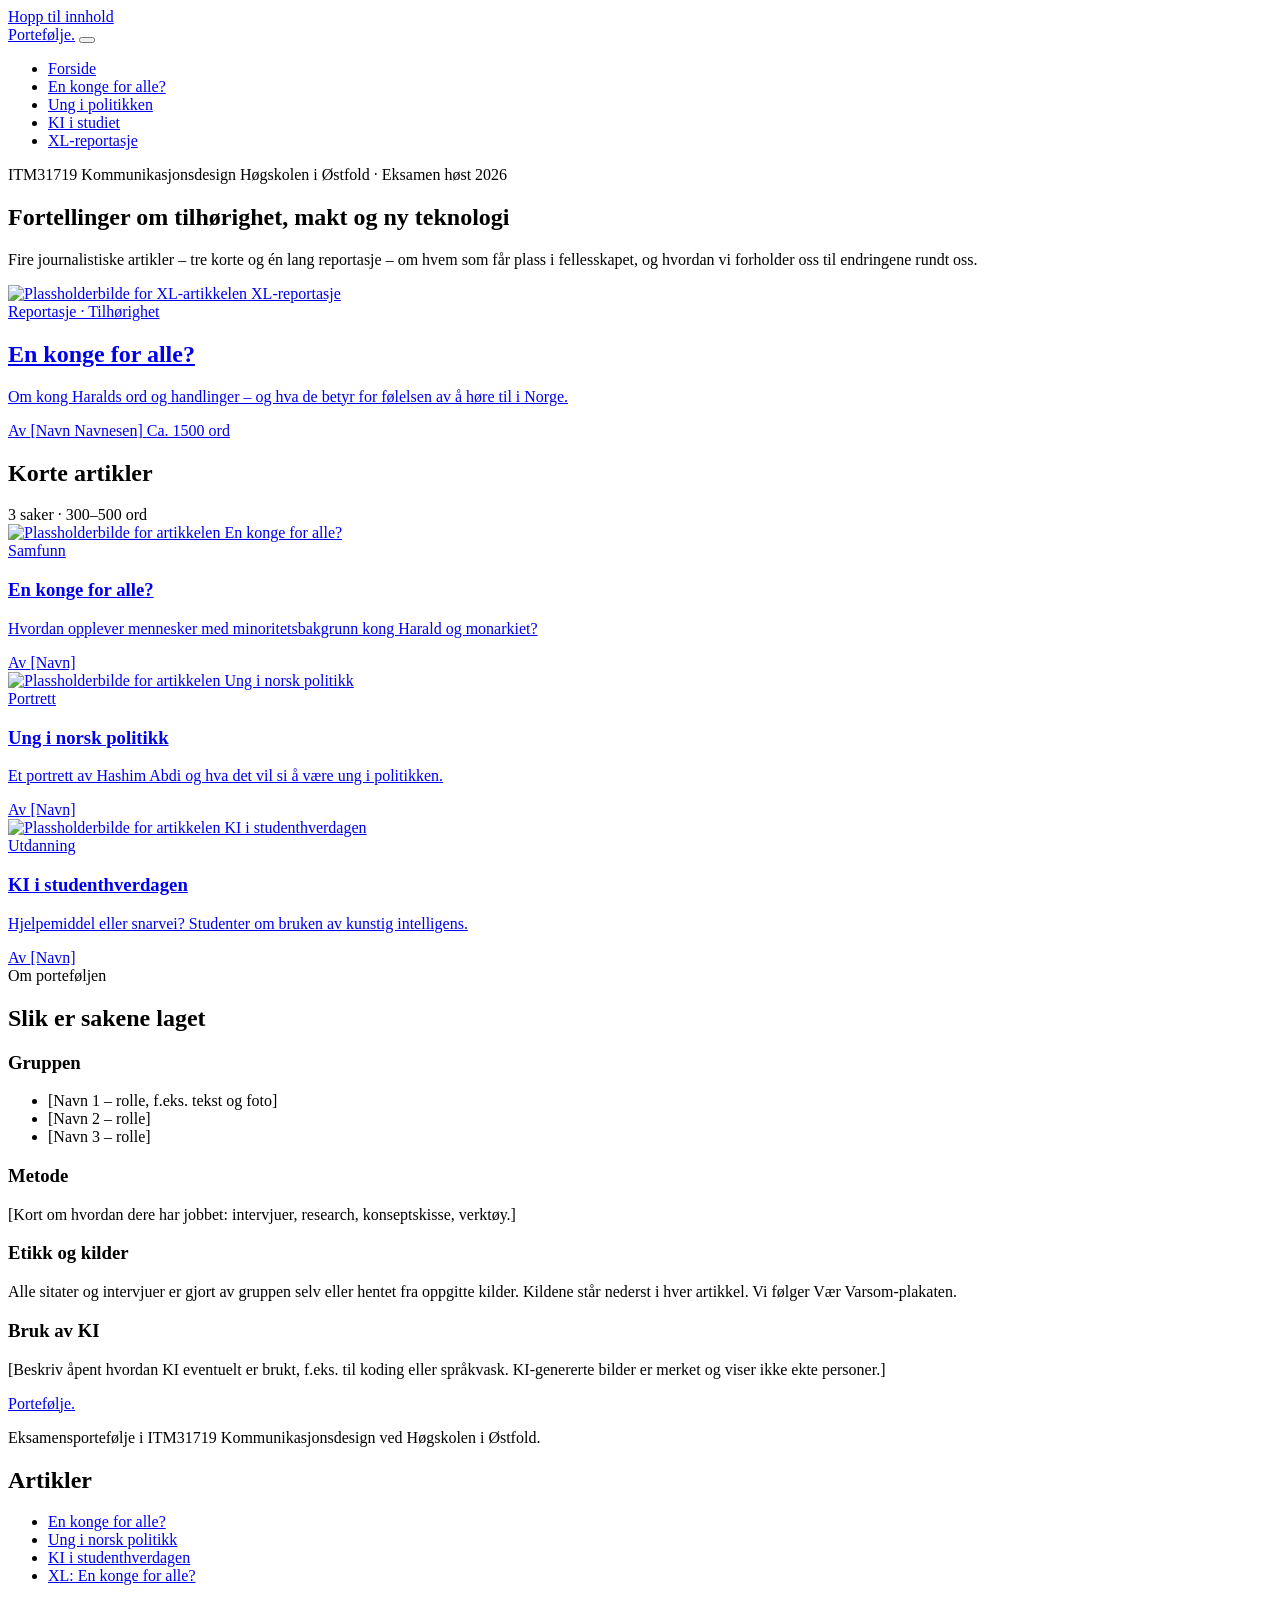
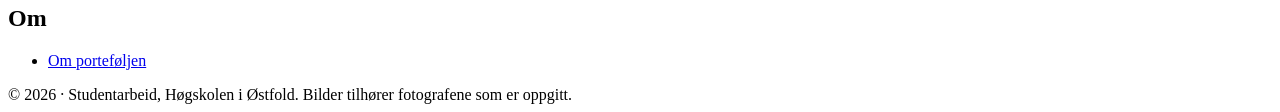
==== index.html @ c133d2e6 "footer" ====
<!DOCTYPE html>
<html lang="no">
<head>
  <meta charset="UTF-8">
  <meta name="viewport" content="width=device-width, initial-scale=1">
  <title>Portefølje – ITM31719 Kommunikasjonsdesign</title>
  <meta name="description" content="Digital journalistisk portefølje i ITM31719 Kommunikasjonsdesign, Høgskolen i Østfold.">
  <link rel="icon" href="assets/favicon.svg" type="image/svg+xml">
  <link rel="stylesheet" href="css/style.css">
  <script src="js/main.js" defer></script>
</head>
<body>
  <a class="skip-link" href="#main">Hopp til innhold</a>

  <!-- ================= TOPPMENY (lik på alle sider) ================= -->
  <header class="site-header">
    <div class="container--full site-header__inner">
      <a class="logo" href="index.html">Portefølje<span>.</span></a>
      <button class="nav-toggle" aria-expanded="false" aria-controls="site-nav" aria-label="Åpne meny">
        <span class="nav-toggle__bar"></span><span class="nav-toggle__bar"></span><span class="nav-toggle__bar"></span>
      </button>
      <nav class="nav" id="site-nav" aria-label="Hovedmeny">
        <ul>
          <li><a href="index.html" aria-current="page">Forside</a></li>
          <li><a href="articles/en-konge-for-alle.html">En konge for alle?</a></li>
          <li><a href="articles/ung-i-norsk-politikk.html">Ung i politikken</a></li>
          <li><a href="articles/ki-i-studenthverdagen.html">KI i studiet</a></li>
          <li><a href="articles/xl-en-konge-for-alle.html">XL-reportasje</a></li>
        </ul>
      </nav>
    </div>
  </header>

  <main id="main">
    <!-- ================= INTRO ================= -->
    <section class="container--full front-intro">
        <div class="front-intro__top fade-up">
          <span>ITM31719 Kommunikasjonsdesign</span>
          <span>Høgskolen i Østfold · Eksamen høst <span data-year>2026</span></span>
        </div>
        <h1 class="fade-up" style="--delay:.1s">Fortellinger om tilhørighet, makt og ny teknologi</h1>
        <p class="fade-up" style="--delay:.2s">
          Fire journalistiske artikler – tre korte og én lang reportasje – om hvem som får plass i fellesskapet,
          og hvordan vi forholder oss til endringene rundt oss.
        </p>
      </section>
  
      <!-- ================= HOVEDSAK: XL-ARTIKKEL ================= -->
      <div class="container--full">
        <a class="feature" href="articles/xl-en-konge-for-alle.html" data-reveal>
          <div class="feature__media">
            <!-- BYTT BILDE: legg eget foto i assets/img/ og endre src + alt -->
            <img src="assets/img/placeholder-xl.svg" alt="Plassholderbilde for XL-artikkelen" width="1600" height="1000">
            <span class="badge">XL-reportasje</span>
          </div>
          <div>
            <span class="kicker">Reportasje · Tilhørighet</span>
            <h2>En konge for alle?</h2>
            <p class="feature__lead">
              Om kong Haralds ord og handlinger – og hva de betyr for følelsen av å høre til i Norge.
            </p>
            <div class="meta">
              <span>Av <span class="ph">[Navn Navnesen]</span></span>
              <span>Ca. 1500 ord</span>
            </div>
          </div>
        </a>
      </div>

      <!-- ================= TRE KORTE ARTIKLER ================= -->
    <section class="container--full" aria-labelledby="korte">
        <div class="section-head">
          <h2 id="korte">Korte artikler</h2>
          <span>3 saker · 300–500 ord</span>
        </div>
  
        <div class="cards">
          <a class="card theme-konge" href="articles/en-konge-for-alle.html" data-reveal>
            <div class="card__media">
              <img src="assets/img/placeholder-konge.svg" alt="Plassholderbilde for artikkelen En konge for alle?" width="1600" height="1000" loading="lazy">
            </div>
            <span class="kicker">Samfunn</span>
            <h3>En konge for alle?</h3>
            <p>Hvordan opplever mennesker med minoritetsbakgrunn kong Harald og monarkiet?</p>
            <div class="meta"><span>Av <span class="ph">[Navn]</span></span></div>
          </a>
  
          <a class="card theme-politikk" href="articles/ung-i-norsk-politikk.html" data-reveal style="--delay:.1s">
            <div class="card__media">
              <img src="assets/img/placeholder-politikk.svg" alt="Plassholderbilde for artikkelen Ung i norsk politikk" width="1600" height="1000" loading="lazy">
            </div>
            <span class="kicker">Portrett</span>
            <h3>Ung i norsk politikk</h3>
            <p>Et portrett av Hashim Abdi og hva det vil si å være ung i politikken.</p>
            <div class="meta"><span>Av <span class="ph">[Navn]</span></span></div>
          </a>
          
        <a class="card theme-ki" href="articles/ki-i-studenthverdagen.html" data-reveal style="--delay:.2s">
            <div class="card__media">
              <img src="assets/img/placeholder-ki.svg" alt="Plassholderbilde for artikkelen KI i studenthverdagen" width="1600" height="1000" loading="lazy">
            </div>
            <span class="kicker">Utdanning</span>
            <h3>KI i studenthverdagen</h3>
            <p>Hjelpemiddel eller snarvei? Studenter om bruken av kunstig intelligens.</p>
            <div class="meta"><span>Av <span class="ph">[Navn]</span></span></div>
          </a>
        </div>
      </section>
      <!-- OM PORTEFØLJEN-->
    <section class="container--full about" id="om" aria-labelledby="om-tittel" data-reveal>
        <div>
          <span class="kicker">Om porteføljen</span>
          <h2 id="om-tittel">Slik er sakene laget</h2>
        </div>
        <div class="about__cols">
          <div>
            <h3>Gruppen</h3>
            <ul>
              <li class="ph">[Navn 1 – rolle, f.eks. tekst og foto]</li>
              <li class="ph">[Navn 2 – rolle]</li>
              <li class="ph">[Navn 3 – rolle]</li>
            </ul>
          </div>
          <div>
            <h3>Metode</h3>
            <p class="ph">[Kort om hvordan dere har jobbet: intervjuer, research, konseptskisse, verktøy.]</p>
          </div>
          <div>
            <h3>Etikk og kilder</h3>
            <p>
                Alle sitater og intervjuer er gjort av gruppen selv eller hentet fra oppgitte kilder.
                Kildene står nederst i hver artikkel. Vi følger Vær Varsom-plakaten.
              </p>
            </div>
            <div>
              <h3>Bruk av KI</h3>
              <p class="ph">[Beskriv åpent hvordan KI eventuelt er brukt, f.eks. til koding eller språkvask. KI-genererte bilder er merket og viser ikke ekte personer.]</p>
            </div>

        </div>
    </section>
  </main>

  <!-- ================= BUNNTEKST (lik på alle sider) ================= -->
  <footer class="site-footer">
    <div class="container--full">
      <div class="site-footer__grid">
        <div>
          <a class="logo" href="index.html">Portefølje<span>.</span></a>
          <p>Eksamensportefølje i ITM31719 Kommunikasjonsdesign ved Høgskolen i Østfold.</p>
        </div>
        <div>
          <h2>Artikler</h2>
          <ul>

            <li><a href="articles/en-konge-for-alle.html">En konge for alle?</a></li>
            <li><a href="articles/ung-i-norsk-politikk.html">Ung i norsk politikk</a></li>
            <li><a href="articles/ki-i-studenthverdagen.html">KI i studenthverdagen</a></li>
            <li><a href="articles/xl-en-konge-for-alle.html">XL: En konge for alle?</a></li>
          </ul>
        </div>
        <div>
          <h2>Om</h2>
          <ul>
            <li><a href="index.html#om">Om porteføljen</a></li>
          </ul>
        </div>
      </div>
      <div class="site-footer__bottom">
        © <span data-year>2026</span> · Studentarbeid, Høgskolen i Østfold. Bilder tilhører fotografene som er oppgitt.
      </div>
    </div>
</footer>
</body>
</html>
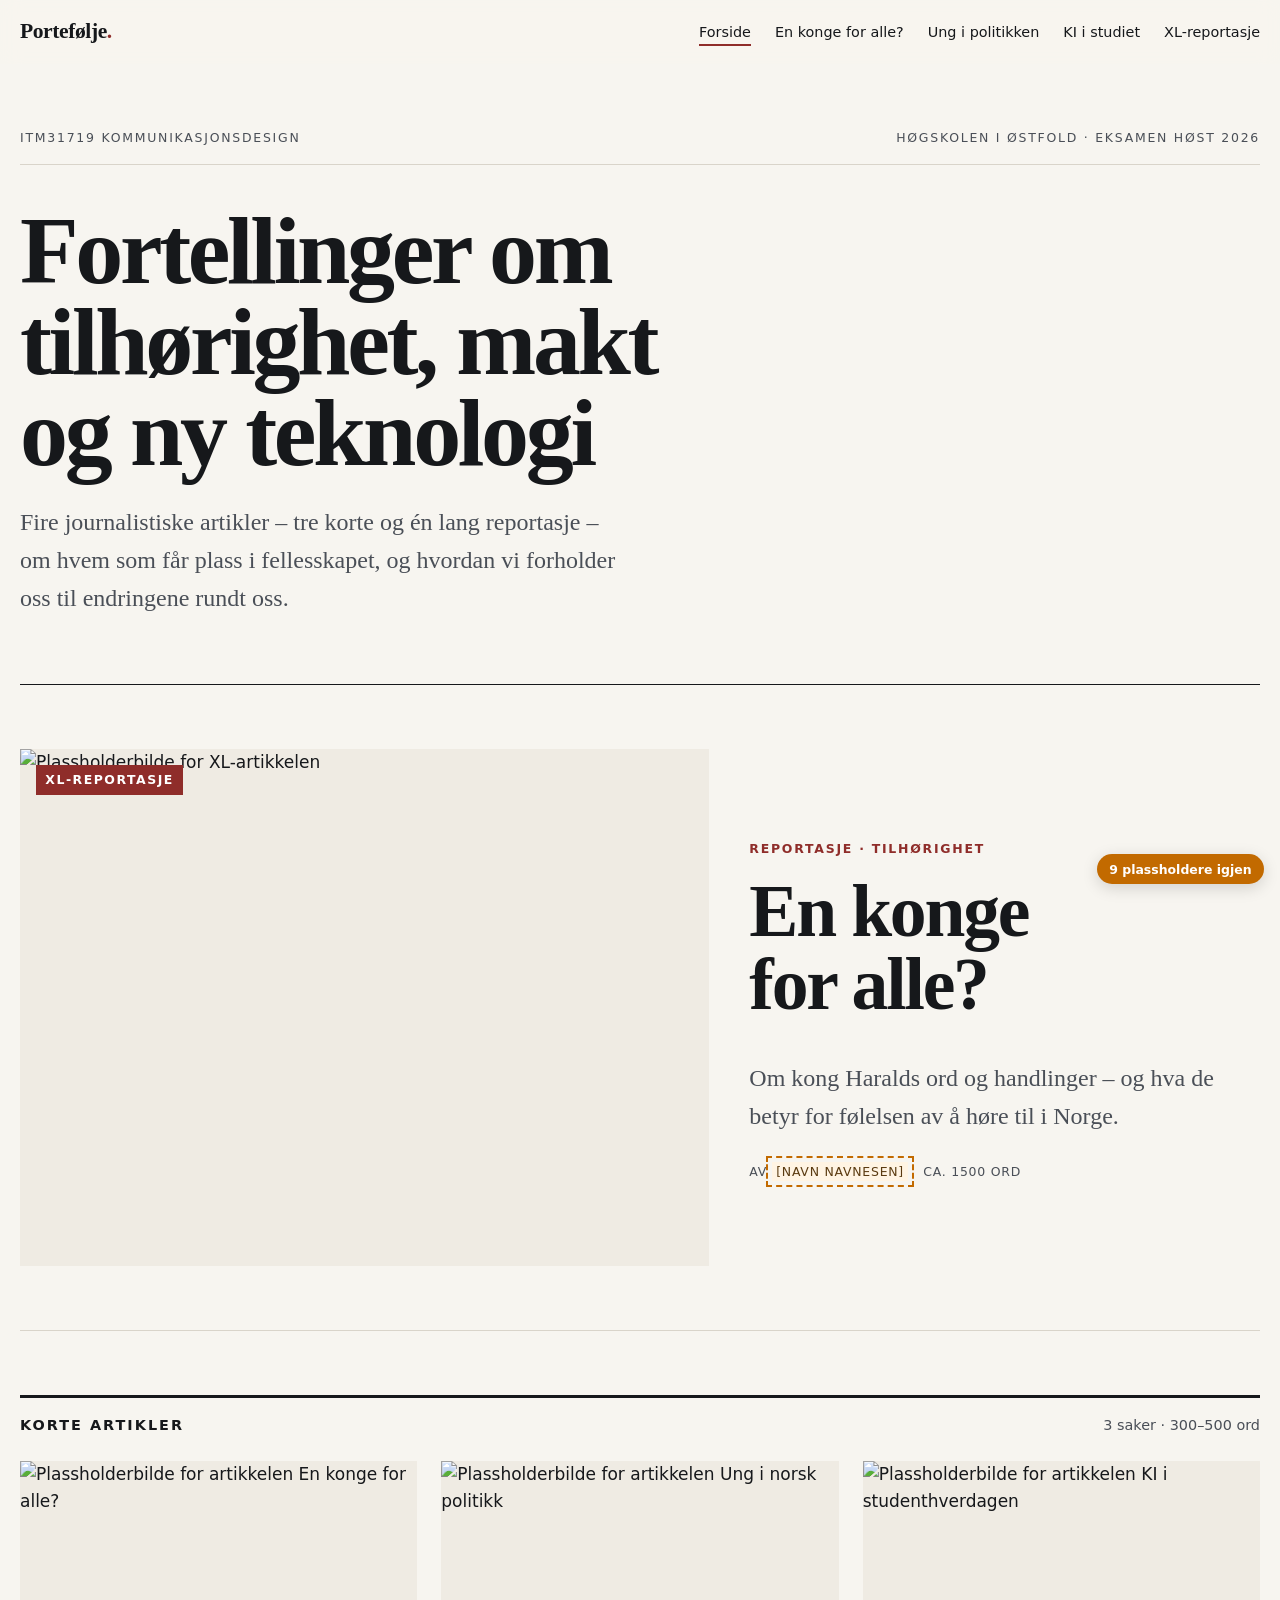
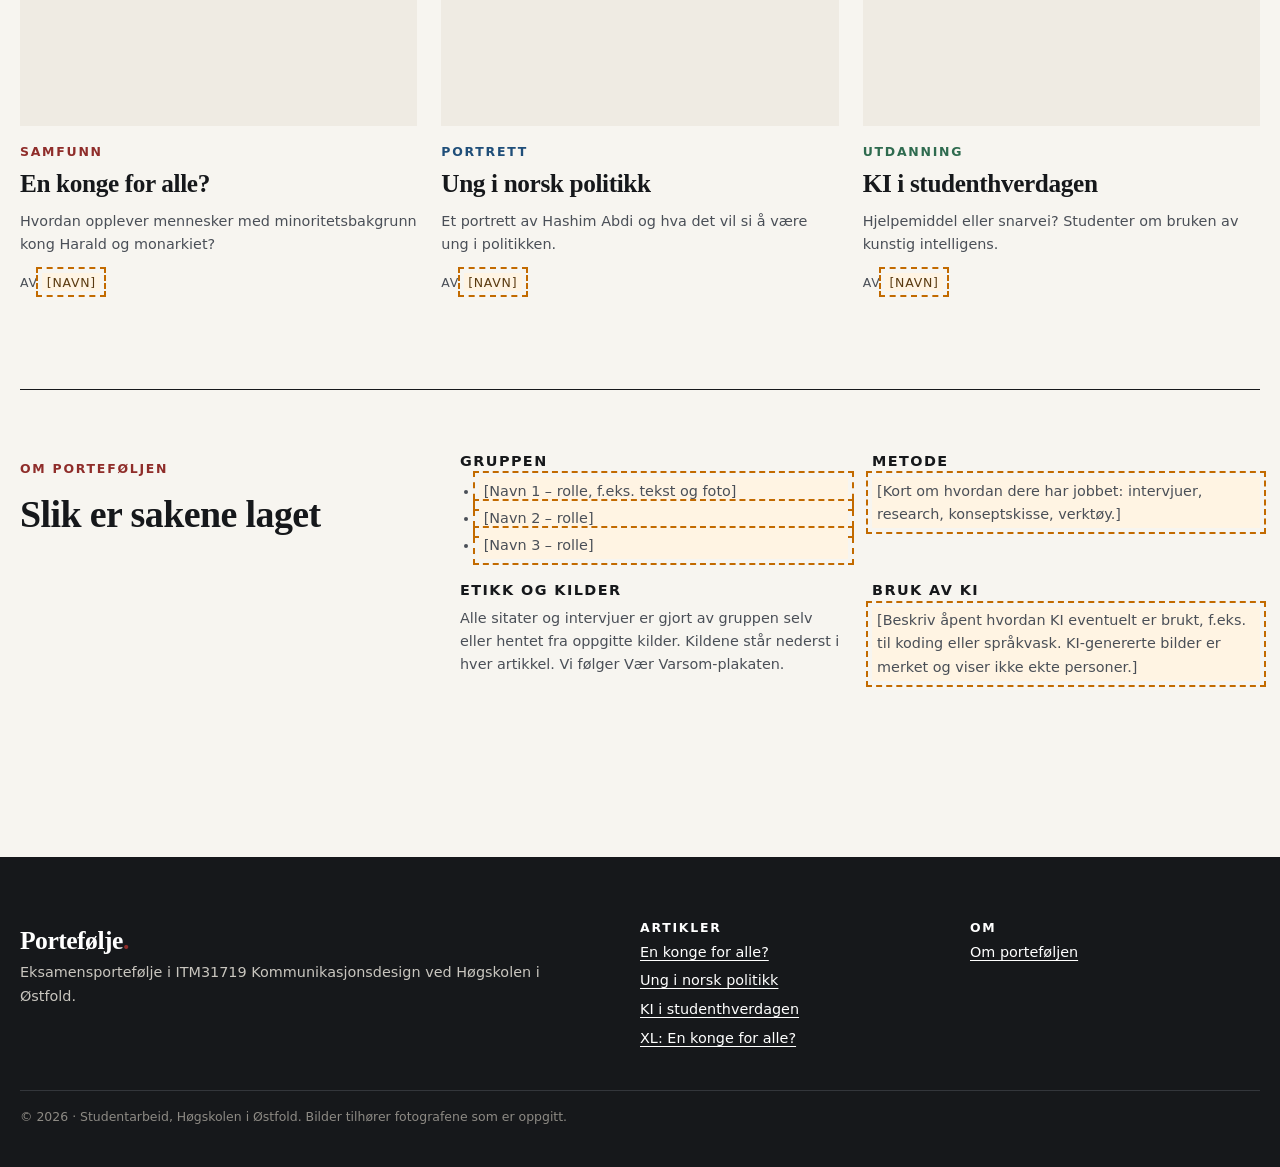
==== commit 74673897: "fikset style.css link" ====
--- a/index.html
+++ b/index.html
@@ -6,7 +6,7 @@
   <title>Portefølje – ITM31719 Kommunikasjonsdesign</title>
   <meta name="description" content="Digital journalistisk portefølje i ITM31719 Kommunikasjonsdesign, Høgskolen i Østfold.">
   <link rel="icon" href="assets/favicon.svg" type="image/svg+xml">
-  <link rel="stylesheet" href="css/style.css">
+  <link rel="stylesheet" href="style.css">
   <script src="js/main.js" defer></script>
 </head>
 <body>
--- a/style.css
+++ b/style.css
@@ -0,0 +1,993 @@
+/* ==========================================================================
+   ITM31719 Kommunikasjonsdesign – Eksamensportefølje
+   Felles stilark for startside og artikler.
+
+  
+   
+   
+   
+  
+
+/* 1. Designvariabler ------------------------------------------------------ */
+:root {
+    /* Farger – lys, nordisk palett med én tydelig aksentfarge */
+    --paper: #f7f5f0;
+    --paper-2: #efebe3;
+    --ink: #16181b;
+    --ink-soft: #4a4f57;
+    --line: #d9d4ca;
+    --accent: #8f2d2a;          /* Standard aksent (dyp rød) */
+    --accent-ink: #ffffff;
+    --placeholder: #c26a00;     /* Oransje = mangler materiale */
+    --placeholder-bg: #fff4e3;
+  
+    /* Typografi – systemfonter, fungerer uten internett */
+    --font-serif: "Iowan Old Style", "Palatino Linotype", Palatino, "Book Antiqua", Georgia, "Times New Roman", serif;
+    --font-sans: system-ui, -apple-system, "Segoe UI", Roboto, "Helvetica Neue", Arial, sans-serif;
+  
+    /* Typografisk skala (flytende mellom mobil og desktop) */
+    --fs-xs: 0.78rem;
+    --fs-sm: 0.9rem;
+    --fs-base: 1.0625rem;
+    --fs-body: clamp(1.08rem, 1rem + 0.35vw, 1.25rem);
+    --fs-lead: clamp(1.2rem, 1.05rem + 0.6vw, 1.5rem);
+    --fs-h3: clamp(1.25rem, 1.1rem + 0.6vw, 1.6rem);
+    --fs-h2: clamp(1.6rem, 1.25rem + 1.4vw, 2.4rem);
+    --fs-h1: clamp(2.3rem, 1.4rem + 4vw, 5rem);
+    --fs-display: clamp(2.6rem, 1.2rem + 6vw, 6.5rem);
+  
+    /* Avstander og mål */
+    --space-1: 0.5rem;
+    --space-2: 1rem;
+    --space-3: 1.5rem;
+    --space-4: 2.5rem;
+    --space-5: 4rem;
+    --space-6: 6rem;
+    --measure: 40rem;           /* Ideell linjelengde for brødtekst */
+    --wide: 72rem;
+    --full: 90rem;
+    --radius: 2px;
+    --header-h: 64px;
+  
+    --ease: cubic-bezier(0.2, 0.7, 0.2, 1);
+  }
+  
+  /* Hver artikkel kan få sin egen aksentfarge via klasse på <body> */
+  .theme-konge  { --accent: #8f2d2a; }
+  .theme-politikk { --accent: #1f4e79; }
+  .theme-ki     { --accent: #2f6b4f; }
+  .theme-xl     { --accent: #6d2a4d; }
+  
+  /* 2. Reset og grunnstil --------------------------------------------------- */
+  *, *::before, *::after { box-sizing: border-box; }
+  
+  html {
+    -webkit-text-size-adjust: 100%;
+    scroll-behavior: smooth;
+    scroll-padding-top: calc(var(--header-h) + 1rem);
+  }
+  
+  body {
+    margin: 0;
+    background: var(--paper);
+    color: var(--ink);
+    font-family: var(--font-sans);
+    font-size: var(--fs-base);
+    line-height: 1.6;
+    text-rendering: optimizeLegibility;
+    -webkit-font-smoothing: antialiased;
+  }
+  
+  img, svg, video { display: block; max-width: 100%; height: auto; }
+  
+  h1, h2, h3, h4 {
+    font-family: var(--font-serif);
+    font-weight: 700;
+    line-height: 1.1;
+    letter-spacing: -0.015em;
+    margin: 0 0 0.5em;
+    text-wrap: balance;
+  }
+  
+  p { margin: 0 0 1.1em; }
+  
+  a { color: inherit; text-decoration-thickness: 1px; text-underline-offset: 0.2em; }
+  a:hover { color: var(--accent); }
+  
+  :focus-visible { outline: 3px solid var(--accent); outline-offset: 3px; }
+  
+  ::selection { background: var(--accent); color: var(--accent-ink); }
+  
+  .skip-link {
+    position: absolute;
+    left: 1rem;
+    top: -100px;
+    z-index: 100;
+    background: var(--ink);
+    color: var(--paper);
+    padding: 0.6rem 1rem;
+  }
+  .skip-link:focus { top: 1rem; }
+  
+  .visually-hidden {
+    position: absolute !important;
+    width: 1px; height: 1px;
+    overflow: hidden; clip: rect(0 0 0 0);
+    white-space: nowrap;
+  }
+  
+  /* 3. Layout-hjelpere ------------------------------------------------------ */
+  .container { width: min(100% - 2.5rem, var(--wide)); margin-inline: auto; }
+  .container--full { width: min(100% - 2.5rem, var(--full)); margin-inline: auto; }
+  .measure { width: min(100% - 2.5rem, var(--measure)); margin-inline: auto; }
+  
+  .kicker {
+    display: inline-block;
+    font-family: var(--font-sans);
+    font-size: var(--fs-xs);
+    font-weight: 700;
+    letter-spacing: 0.14em;
+    text-transform: uppercase;
+    color: var(--accent);
+    margin-bottom: var(--space-2);
+  }
+  
+  .rule { border: 0; border-top: 1px solid var(--line); margin: var(--space-5) 0; }
+  
+  .btn {
+    display: inline-flex;
+    align-items: center;
+    gap: 0.5em;
+    font-weight: 600;
+    font-size: var(--fs-sm);
+    letter-spacing: 0.03em;
+    padding: 0.85em 1.4em;
+    background: var(--ink);
+    color: var(--paper);
+    text-decoration: none;
+    border-radius: var(--radius);
+    transition: background 0.25s var(--ease), transform 0.25s var(--ease);
+  }
+  .btn:hover { background: var(--accent); color: var(--accent-ink); transform: translateY(-2px); }
+  .btn .arrow { transition: transform 0.25s var(--ease); }
+  .btn:hover .arrow { transform: translateX(4px); }
+  
+  /* 4. Toppmeny og lesefremdrift ------------------------------------------- */
+  .site-header {
+    position: sticky;
+    top: 0;
+    z-index: 50;
+    height: var(--header-h);
+    background: color-mix(in srgb, var(--paper) 88%, transparent);
+    backdrop-filter: saturate(1.4) blur(10px);
+    -webkit-backdrop-filter: saturate(1.4) blur(10px);
+    border-bottom: 1px solid transparent;
+    transition: border-color 0.3s var(--ease), box-shadow 0.3s var(--ease);
+  }
+  .site-header.is-scrolled { border-bottom-color: var(--line); }
+  
+  .site-header__inner {
+    height: 100%;
+    display: flex;
+    align-items: center;
+    justify-content: space-between;
+    gap: var(--space-3);
+  }
+  
+  .logo {
+    font-family: var(--font-serif);
+    font-size: 1.35rem;
+    font-weight: 700;
+    letter-spacing: -0.02em;
+    text-decoration: none;
+    white-space: nowrap;
+  }
+  .logo span { color: var(--accent); }
+  
+  .nav ul {
+    display: flex;
+    gap: var(--space-3);
+    list-style: none;
+    margin: 0;
+    padding: 0;
+  }
+  .nav a {
+    font-size: var(--fs-sm);
+    font-weight: 500;
+    text-decoration: none;
+    padding: 0.3em 0;
+    border-bottom: 2px solid transparent;
+    transition: border-color 0.2s var(--ease), color 0.2s var(--ease);
+  }
+  .nav a:hover,
+  .nav a[aria-current="page"] { border-bottom-color: var(--accent); color: var(--ink); }
+  
+  .nav-toggle {
+    display: none;
+    background: none;
+    border: 0;
+    padding: 0.5rem;
+    cursor: pointer;
+    color: var(--ink);
+  }
+  .nav-toggle__bar {
+    display: block;
+    width: 24px;
+    height: 2px;
+    background: currentColor;
+    margin: 5px 0;
+    transition: transform 0.3s var(--ease), opacity 0.3s var(--ease);
+  }
+  .nav-toggle[aria-expanded="true"] .nav-toggle__bar:nth-child(1) { transform: translateY(7px) rotate(45deg); }
+  .nav-toggle[aria-expanded="true"] .nav-toggle__bar:nth-child(2) { opacity: 0; }
+  .nav-toggle[aria-expanded="true"] .nav-toggle__bar:nth-child(3) { transform: translateY(-7px) rotate(-45deg); }
+  
+  .progress {
+    position: absolute;
+    left: 0;
+    bottom: -1px;
+    height: 3px;
+    width: 100%;
+    background: var(--accent);
+    transform-origin: 0 50%;
+    transform: scaleX(0);
+  }
+  /* 5. Startside ------------------------------------------------------------ */
+.front-intro {
+    padding-block: var(--space-5) var(--space-4);
+    border-bottom: 1px solid var(--ink);
+  }
+  .front-intro__top {
+    display: flex;
+    justify-content: space-between;
+    flex-wrap: wrap;
+    gap: var(--space-1);
+    font-size: var(--fs-xs);
+    text-transform: uppercase;
+    letter-spacing: 0.14em;
+    color: var(--ink-soft);
+    border-bottom: 1px solid var(--line);
+    padding-bottom: var(--space-2);
+    margin-bottom: var(--space-4);
+  }
+  .front-intro h1 {
+    font-size: var(--fs-display);
+    line-height: 0.95;
+    letter-spacing: -0.035em;
+    max-width: 14ch;
+    margin-bottom: var(--space-3);
+  }
+  .front-intro p {
+    font-size: var(--fs-lead);
+    font-family: var(--font-serif);
+    color: var(--ink-soft);
+    max-width: 38rem;
+  }
+  
+  /* Hovedsak (XL) */
+  .feature {
+    display: grid;
+    grid-template-columns: 1.35fr 1fr;
+    gap: var(--space-4);
+    align-items: center;
+    padding-block: var(--space-5);
+    border-bottom: 1px solid var(--line);
+    text-decoration: none;
+  }
+  .feature__media {
+    position: relative;
+    overflow: hidden;
+    aspect-ratio: 4 / 3;
+    background: var(--paper-2);
+  }
+  .feature__media img,
+  .card__media img {
+    width: 100%;
+    height: 100%;
+    object-fit: cover;
+    transition: transform 0.9s var(--ease);
+  }
+  .feature:hover .feature__media img,
+  .card:hover .card__media img { transform: scale(1.04); }
+  
+  .badge {
+    position: absolute;
+    top: 1rem;
+    left: 1rem;
+    background: var(--accent);
+    color: var(--accent-ink);
+    font-size: var(--fs-xs);
+    font-weight: 700;
+    letter-spacing: 0.12em;
+    text-transform: uppercase;
+    padding: 0.4em 0.75em;
+  }
+  .feature h2 {
+    font-size: var(--fs-h1);
+    line-height: 1;
+    letter-spacing: -0.03em;
+  }
+  .feature:hover h2 { color: var(--accent); }
+  .feature__lead {
+    font-family: var(--font-serif);
+    font-size: var(--fs-lead);
+    color: var(--ink-soft);
+  }
+  
+  .meta {
+    display: flex;
+    flex-wrap: wrap;
+    gap: 0.4em 1.2em;
+    font-size: var(--fs-xs);
+    letter-spacing: 0.06em;
+    text-transform: uppercase;
+    color: var(--ink-soft);
+    margin-top: var(--space-2);
+  }
+  
+  /* Seksjonstittel */
+  .section-head {
+    display: flex;
+    align-items: baseline;
+    justify-content: space-between;
+    gap: var(--space-2);
+    margin: var(--space-5) 0 var(--space-3);
+    padding-top: var(--space-2);
+    border-top: 3px solid var(--ink);
+  }
+  .section-head h2 {
+    font-family: var(--font-sans);
+    font-size: var(--fs-sm);
+    letter-spacing: 0.14em;
+    text-transform: uppercase;
+    margin: 0;
+  }
+  .section-head span { font-size: var(--fs-sm); color: var(--ink-soft); }
+  
+  /* Artikkelkort */
+  .cards {
+    display: grid;
+    grid-template-columns: repeat(3, 1fr);
+    gap: var(--space-4) var(--space-3);
+  }
+  .card {
+    display: flex;
+    flex-direction: column;
+    text-decoration: none;
+    color: inherit;
+  }
+  .card__media {
+    position: relative;
+    overflow: hidden;
+    aspect-ratio: 3 / 2;
+    margin-bottom: var(--space-2);
+    background: var(--paper-2);
+  }
+  .card h3 {
+    font-size: var(--fs-h3);
+    transition: color 0.2s var(--ease);
+  }
+  .card:hover h3 { color: var(--accent); }
+  .card p { color: var(--ink-soft); font-size: var(--fs-sm); margin-bottom: 0; }
+  .card .kicker { margin-bottom: var(--space-1); }
+  
+  /* Om porteføljen */
+  .about {
+    display: grid;
+    grid-template-columns: 1fr 2fr;
+    gap: var(--space-4);
+    margin-top: var(--space-6);
+    padding: var(--space-5) 0;
+    border-top: 1px solid var(--ink);
+  }
+  .about h2 { font-size: var(--fs-h2); }
+  .about__cols {
+    display: grid;
+    grid-template-columns: repeat(2, 1fr);
+    gap: var(--space-3);
+  }
+  .about h3 {
+    font-family: var(--font-sans);
+    font-size: var(--fs-sm);
+    letter-spacing: 0.1em;
+    text-transform: uppercase;
+    margin-bottom: var(--space-1);
+  }
+  .about p, .about li { color: var(--ink-soft); font-size: var(--fs-sm); }
+.about ul { padding-left: 1.1em; margin: 0; }
+
+/* 6. Artikkel ------------------------------------------------------------- */
+.article-header {
+  padding-block: var(--space-5) var(--space-4);
+  text-align: left;
+}
+.article-header h1 {
+  font-size: var(--fs-h1);
+  line-height: 1;
+  letter-spacing: -0.03em;
+  max-width: 18ch;
+}
+.lead {
+  font-family: var(--font-serif);
+  font-size: var(--fs-lead);
+  line-height: 1.45;
+  color: var(--ink-soft);
+  max-width: 40rem;
+  margin-top: var(--space-3);
+}
+.byline {
+  display: flex;
+  flex-wrap: wrap;
+  align-items: center;
+  gap: 0.5em 1.5em;
+  margin-top: var(--space-4);
+  padding-top: var(--space-2);
+  border-top: 1px solid var(--line);
+  font-size: var(--fs-sm);
+  color: var(--ink-soft);
+}
+.byline strong { color: var(--ink); }
+
+/* Bilder */
+.figure { margin: var(--space-4) auto; }
+.figure--hero { margin-top: 0; }
+.figure--hero img { width: 100%; aspect-ratio: 16 / 9; object-fit: cover; }
+.figure--wide { width: min(100% - 2.5rem, var(--wide)); }
+.figure--full { width: 100%; }
+.figure--full figcaption { width: min(100% - 2.5rem, var(--wide)); margin-inline: auto; }
+.figure img { width: 100%; background: var(--paper-2); }
+
+figcaption {
+  display: flex;
+  flex-wrap: wrap;
+  gap: 0.25em 0.75em;
+  font-size: var(--fs-sm);
+  color: var(--ink-soft);
+  padding-top: 0.7em;
+  line-height: 1.45;
+}
+.credit {
+  font-size: var(--fs-xs);
+  letter-spacing: 0.06em;
+  text-transform: uppercase;
+}
+/* Merking for KI-genererte illustrasjoner – skal ALDRI brukes som "ekte" intervjuperson */
+.ai-label {
+  display: inline-block;
+  font-size: var(--fs-xs);
+  font-weight: 700;
+  letter-spacing: 0.06em;
+  text-transform: uppercase;
+  border: 1px solid currentColor;
+  padding: 0.1em 0.5em;
+  color: var(--ink);
+}
+
+/* Brødtekst */
+.article-body {
+  font-family: var(--font-serif);
+  font-size: var(--fs-body);
+  line-height: 1.7;
+  padding-bottom: var(--space-5);
+}
+.article-body > * { width: min(100% - 2.5rem, var(--measure)); margin-inline: auto; }
+.article-body > .figure--wide { width: min(100% - 2.5rem, var(--wide)); }
+.article-body > .figure--full { width: 100%; }
+.article-body h2 {
+  font-size: var(--fs-h2);
+  margin-top: var(--space-5);
+}
+.article-body h3 {
+  font-size: var(--fs-h3);
+  margin-top: var(--space-4);
+}
+
+/* Innfelt første bokstav i første avsnitt */
+.article-body > p.dropcap::first-letter {
+  float: left;
+  font-size: 4.2em;
+  line-height: 0.85;
+  padding: 0.06em 0.1em 0 0;
+  font-weight: 700;
+  color: var(--accent);
+}
+
+/* Sitat fra intervju (pull quote) */
+.pullquote {
+  margin-block: var(--space-5);
+  padding: var(--space-3) 0;
+  border-top: 3px solid var(--accent);
+  border-bottom: 1px solid var(--line);
+}
+.pullquote p {
+  font-size: clamp(1.5rem, 1.2rem + 1.3vw, 2.25rem);
+  line-height: 1.2;
+  font-weight: 700;
+  letter-spacing: -0.015em;
+  margin-bottom: 0.5em;
+}
+.pullquote cite {
+  font-family: var(--font-sans);
+  font-style: normal;
+  font-size: var(--fs-sm);
+  color: var(--ink-soft);
+}
+
+/* Blokksitat (f.eks. utdrag fra tale) */
+.blockquote {
+  margin-block: var(--space-4);
+  padding-left: var(--space-3);
+  border-left: 3px solid var(--accent);
+  font-style: italic;
+}
+.blockquote footer {
+  font-family: var(--font-sans);
+  font-style: normal;
+  font-size: var(--fs-sm);
+  color: var(--ink-soft);
+}
+
+/* Faktaboks */
+.factbox {
+  font-family: var(--font-sans);
+  font-size: var(--fs-sm);
+  line-height: 1.55;
+  background: var(--paper-2);
+  border-top: 3px solid var(--ink);
+  padding: var(--space-3);
+  margin-block: var(--space-4);
+}
+.factbox h3 {
+  font-family: var(--font-sans);
+  font-size: var(--fs-xs);
+  letter-spacing: 0.14em;
+  text-transform: uppercase;
+  margin: 0 0 var(--space-2);
+}
+.factbox ul { margin: 0; padding-left: 1.1em; }
+.factbox li + li { margin-top: 0.4em; }
+
+/* Kilder og metode */
+.sources {
+  font-family: var(--font-sans);
+  font-size: var(--fs-sm);
+  color: var(--ink-soft);
+  border-top: 1px solid var(--ink);
+  padding-top: var(--space-3);
+  margin-top: var(--space-5);
+}
+.sources h2 {
+  font-family: var(--font-sans);
+  font-size: var(--fs-xs);
+  letter-spacing: 0.14em;
+  text-transform: uppercase;
+  color: var(--ink);
+  margin: 0 0 var(--space-2);
+}
+.sources ol, .sources ul { padding-left: 1.2em; }
+.sources li + li { margin-top: 0.4em; }
+
+/* Les også */
+.read-more {
+  background: var(--paper-2);
+  padding-block: var(--space-5);
+  border-top: 1px solid var(--line);
+}
+.read-more .cards { margin-top: var(--space-3); }
+
+/* 7. XL-artikkel ---------------------------------------------------------- */
+.xl-hero {
+  position: relative;
+  min-height: min(92vh, 900px);
+  display: flex;
+  align-items: flex-end;
+  color: #fff;
+  overflow: hidden;
+  background: #1b1b1f;
+}
+.xl-hero__img {
+    position: absolute;
+    inset: 0;
+    width: 100%;
+    height: 100%;
+    object-fit: cover;
+    opacity: 0.7;
+    transform: scale(1.05);
+    animation: hero-zoom 14s var(--ease) forwards;
+  }
+  .xl-hero::after {
+    content: "";
+    position: absolute;
+    inset: 0;
+    background: linear-gradient(to top, rgba(10, 10, 12, 0.88) 0%, rgba(10, 10, 12, 0.25) 55%, rgba(10, 10, 12, 0.1) 100%);
+  }
+  .xl-hero__content {
+    position: relative;
+    z-index: 1;
+    padding-block: var(--space-6) var(--space-5);
+  }
+  .xl-hero .kicker { color: #fff; opacity: 0.85; }
+  .xl-hero h1 {
+    font-size: var(--fs-display);
+    line-height: 0.95;
+    letter-spacing: -0.035em;
+    max-width: 13ch;
+  }
+  .xl-hero .lead { color: rgba(255, 255, 255, 0.86); }
+  .xl-hero .byline { border-top-color: rgba(255, 255, 255, 0.3); color: rgba(255, 255, 255, 0.8); }
+  .xl-hero .byline strong { color: #fff; }
+  .xl-hero .credit {
+    position: absolute;
+    right: 1.25rem;
+    bottom: 1rem;
+    z-index: 1;
+    color: rgba(255, 255, 255, 0.7);
+  }
+  
+  /* Kapittelnavigasjon */
+  .chapter-nav {
+    position: sticky;
+    top: var(--header-h);
+    z-index: 40;
+    background: var(--paper);
+    border-bottom: 1px solid var(--line);
+  }
+  .chapter-nav ol {
+    display: flex;
+    gap: var(--space-3);
+    list-style: none;
+    margin: 0 auto;
+    padding: 0.8rem 0;
+    overflow-x: auto;
+    scrollbar-width: none;
+    counter-reset: chap;
+  }
+  .chapter-nav ol::-webkit-scrollbar { display: none; }
+  .chapter-nav li { counter-increment: chap; flex-shrink: 0; }
+  .chapter-nav a {
+    font-size: var(--fs-sm);
+    text-decoration: none;
+    color: var(--ink-soft);
+    white-space: nowrap;
+    padding-bottom: 0.3em;
+    border-bottom: 2px solid transparent;
+    transition: color 0.2s var(--ease), border-color 0.2s var(--ease);
+  }
+  .chapter-nav a::before {
+    content: counter(chap, decimal-leading-zero) " ";
+    font-weight: 700;
+    color: var(--accent);
+  }
+  .chapter-nav a.is-active,
+  .chapter-nav a:hover { color: var(--ink); border-bottom-color: var(--accent); }
+  
+  .chapter { padding-top: var(--space-2); }
+  .chapter__label {
+    display: block;
+    font-family: var(--font-sans);
+    font-size: var(--fs-xs);
+    font-weight: 700;
+    letter-spacing: 0.14em;
+    text-transform: uppercase;
+    color: var(--accent);
+    margin-top: var(--space-5);
+  }
+  .chapter__label + h2 { margin-top: var(--space-1); }
+  
+  /* Stort mellomtittel-bilde med tekst over (kapittelskille) */
+  .chapter-break {
+    position: relative;
+    margin-block: var(--space-5);
+    min-height: 60vh;
+    display: flex;
+    align-items: center;
+    justify-content: center;
+    text-align: center;
+    color: #fff;
+    overflow: hidden;
+    background: #222;
+  }
+  .chapter-break img {
+    position: absolute;
+    inset: 0;
+    width: 100%;
+    height: 100%;
+    object-fit: cover;
+    opacity: 0.55;
+  }
+  .chapter-break blockquote {
+    position: relative;
+    z-index: 1;
+    margin: 0;
+    padding: var(--space-3);
+    max-width: 34rem;
+    font-size: clamp(1.6rem, 1.2rem + 2vw, 3rem);
+    line-height: 1.15;
+    font-weight: 700;
+  }
+  /* 7b. Ekstra komponenter (lyd, galleri, to perspektiver, problemstilling) - */
+
+/* Problemstilling / hovedspørsmål – stort spørsmål midt i teksten */
+.question {
+    font-size: clamp(1.35rem, 1.1rem + 1vw, 1.9rem);
+    line-height: 1.3;
+    font-weight: 700;
+    font-style: italic;
+    color: var(--accent);
+    margin-block: var(--space-4);
+    padding-left: var(--space-3);
+    border-left: 3px solid var(--accent);
+  }
+  
+  /* Lydklipp fra intervju */
+  .audio-clip {
+    display: grid;
+    grid-template-columns: auto 1fr;
+    gap: var(--space-1) var(--space-2);
+    align-items: center;
+    font-family: var(--font-sans);
+    font-size: var(--fs-sm);
+    background: var(--paper-2);
+    border-left: 4px solid var(--accent);
+    padding: var(--space-2) var(--space-3);
+    margin-block: var(--space-4);
+  }
+  .audio-clip__icon {
+    grid-row: span 2;
+    width: 44px; height: 44px;
+    border-radius: 50%;
+    background: var(--accent);
+    color: var(--accent-ink);
+    display: grid;
+    place-items: center;
+    font-size: 1.1rem;
+  }
+  .audio-clip__title { font-weight: 700; margin: 0; }
+  .audio-clip audio { width: 100%; grid-column: 1 / -1; margin-top: var(--space-1); }
+  .audio-clip .ph { grid-column: 2; }
+  
+  /* Galleri (f.eks. arkivbilder) */
+  .gallery {
+    display: grid;
+    grid-template-columns: repeat(3, 1fr);
+    gap: var(--space-2);
+    margin-block: var(--space-4);
+  }
+  .gallery .figure { margin: 0; }
+  .gallery img { aspect-ratio: 4 / 5; object-fit: cover; }
+  .gallery-caption {
+    font-family: var(--font-sans);
+    font-size: var(--fs-sm);
+    color: var(--ink-soft);
+    margin-top: calc(var(--space-2) * -1);
+  }
+  
+  /* To perspektiver side om side */
+  .versus {
+    display: grid;
+    grid-template-columns: 1fr 1fr;
+    gap: var(--space-3);
+    margin-block: var(--space-4);
+  }
+  .versus__side {
+    border-top: 3px solid var(--accent);
+    padding-top: var(--space-2);
+  }
+  .versus__side:last-child { border-top-color: var(--ink); }
+  .versus__label {
+    display: block;
+    font-family: var(--font-sans);
+    font-size: var(--fs-xs);
+    font-weight: 700;
+    letter-spacing: 0.14em;
+    text-transform: uppercase;
+    margin-bottom: var(--space-1);
+  }
+  .versus blockquote { margin: 0; }
+  .versus blockquote p {
+    font-size: clamp(1.15rem, 1rem + 0.6vw, 1.45rem);
+    line-height: 1.3;
+    font-weight: 700;
+    margin-bottom: 0.5em;
+  }
+  .versus cite {
+    font-family: var(--font-sans);
+    font-style: normal;
+    font-size: var(--fs-sm);
+    color: var(--ink-soft);
+  }
+  
+  /* Portrett ved siden av tekst (intervjuperson) */
+  .person {
+    display: grid;
+    grid-template-columns: 9rem 1fr;
+    gap: var(--space-3);
+    align-items: start;
+    margin-block: var(--space-4);
+  }
+  .person .figure { margin: 0; }
+  .person img { aspect-ratio: 4 / 5; object-fit: cover; }
+  .person__name {
+    font-family: var(--font-sans);
+    font-size: var(--fs-xs);
+    font-weight: 700;
+    letter-spacing: 0.14em;
+    text-transform: uppercase;
+    color: var(--accent);
+    margin-bottom: var(--space-1);
+  }
+  .person p:last-child { margin-bottom: 0; }
+  
+  @media (max-width: 720px) {
+    .gallery { grid-template-columns: 1fr 1fr; }
+    .versus { grid-template-columns: 1fr; }
+    .person { grid-template-columns: 6rem 1fr; gap: var(--space-2); }
+  }
+  
+  /* 8. Plassholdere --------------------------------------------------------- */
+  /* Alt med klassen .ph er materiale som MÅ erstattes før levering.
+     Oransje stiplet ramme gjør det umulig å overse. */
+  .ph {
+    position: relative;
+    background: var(--placeholder-bg);
+    outline: 2px dashed var(--placeholder);
+    outline-offset: 4px;
+    color: #5a3a10;
+  }
+  p.ph, li.ph, span.ph { padding: 0.15em 0.35em; }
+  /* Plassholdere på mørk bakgrunn (XL-toppbilde, kapittelskille) */
+  .xl-hero .ph, .xl-hero .byline .ph, .chapter-break .ph { color: #5a3a10; }
+  .ph-tag {
+    display: inline-block;
+    font-family: var(--font-sans);
+    font-size: 0.68rem;
+    font-weight: 700;
+    font-style: normal;
+    letter-spacing: 0.1em;
+    text-transform: uppercase;
+    color: #fff;
+    background: var(--placeholder);
+    padding: 0.15em 0.5em;
+    margin-right: 0.5em;
+    vertical-align: 0.15em;
+    border-radius: 2px;
+  }
+  .ph-note {
+    font-family: var(--font-sans);
+    font-size: var(--fs-sm);
+    line-height: 1.5;
+    border-left: 4px solid var(--placeholder);
+    background: var(--placeholder-bg);
+    color: #5a3a10;
+    padding: var(--space-2) var(--space-3);
+    margin-block: var(--space-3);
+  }
+  .ph-note strong { color: var(--placeholder); }
+  
+  /* Teller nederst i hjørnet (vises bare mens det finnes plassholdere) */
+  .ph-counter {
+    position: fixed;
+    right: 1rem;
+    bottom: 1rem;
+    z-index: 90;
+    font-family: var(--font-sans);
+    font-size: var(--fs-xs);
+    font-weight: 600;
+    background: var(--placeholder);
+    color: #fff;
+    border: 0;
+    border-radius: 999px;
+    padding: 0.6em 1em;
+    box-shadow: 0 4px 16px rgba(0, 0, 0, 0.15);
+    cursor: pointer;
+  }
+  body.hide-ph .ph { outline: none; background: none; color: inherit; }
+  body.hide-ph .ph-tag,
+  body.hide-ph .ph-note { display: none; }
+  
+  /* 9. Bunntekst ------------------------------------------------------------ */
+  .site-footer {
+    background: var(--ink);
+    color: #c9c6bf;
+    padding-block: var(--space-5) var(--space-4);
+    margin-top: var(--space-6);
+    font-size: var(--fs-sm);
+  }
+  .read-more + .site-footer { margin-top: 0; }
+  .site-footer a { color: #fff; }
+  .site-footer__grid {
+    display: grid;
+    grid-template-columns: 2fr 1fr 1fr;
+    gap: var(--space-4);
+  }
+  .site-footer .logo { color: #fff; font-size: 1.6rem; }
+  .site-footer h2 {
+    font-family: var(--font-sans);
+    font-size: var(--fs-xs);
+    letter-spacing: 0.14em;
+    text-transform: uppercase;
+    color: #fff;
+  }
+  .site-footer ul { list-style: none; padding: 0; margin: 0; }
+  .site-footer li + li { margin-top: 0.4em; }
+  .site-footer__bottom {
+    margin-top: var(--space-4);
+    padding-top: var(--space-2);
+    border-top: 1px solid #33363b;
+    font-size: var(--fs-xs);
+    color: #8d8a84;
+  }
+  
+  /* 10. Animasjoner --------------------------------------------------------- */
+  /* Elementer med data-reveal fades inn når de kommer til syne (styres av main.js).
+     Uten JavaScript er alt synlig som vanlig. */
+  .js [data-reveal] {
+    opacity: 0;
+    transform: translateY(24px);
+    transition: opacity 0.8s var(--ease), transform 0.8s var(--ease);
+    transition-delay: var(--delay, 0s);
+  }
+  .js [data-reveal].is-visible { opacity: 1; transform: none; }
+  
+  @keyframes hero-zoom { to { transform: scale(1); } }
+  @keyframes fade-up {
+    from { opacity: 0; transform: translateY(16px); }
+    to   { opacity: 1; transform: none; }
+  }
+  .fade-up { animation: fade-up 0.9s var(--ease) both; animation-delay: var(--delay, 0s); }
+  
+  @media (prefers-reduced-motion: reduce) {
+    html { scroll-behavior: auto; }
+    *, *::before, *::after {
+      animation-duration: 0.01ms !important;
+      animation-iteration-count: 1 !important;
+      transition-duration: 0.01ms !important;
+    }
+    .js [data-reveal] { opacity: 1; transform: none; }
+  }
+  
+  /* 11. Responsivt ---------------------------------------------------------- */
+  @media (max-width: 960px) {
+    .feature { grid-template-columns: 1fr; gap: var(--space-3); }
+    .cards { grid-template-columns: repeat(2, 1fr); }
+    .about { grid-template-columns: 1fr; }
+    .site-footer__grid { grid-template-columns: 1fr 1fr; }
+    .site-footer__grid > :first-child { grid-column: 1 / -1; }
+  }
+  
+  @media (max-width: 720px) {
+    :root { --header-h: 56px; }
+  
+    .nav-toggle { display: block; }
+    .nav {
+      position: fixed;
+      inset: var(--header-h) 0 auto 0;
+      background: var(--paper);
+      border-bottom: 1px solid var(--line);
+      transform: translateY(-110%);
+      visibility: hidden;
+      transition: transform 0.35s var(--ease), visibility 0.35s;
+      z-index: -1;
+    }
+    .nav.is-open { transform: none; visibility: visible; }
+    .nav ul { flex-direction: column; gap: 0; padding: var(--space-1) 1.25rem var(--space-3); }
+    .nav a { display: block; padding: 0.9rem 0; border-bottom: 1px solid var(--line); font-size: 1.05rem; }
+  
+    .cards { grid-template-columns: 1fr; }
+    .about__cols { grid-template-columns: 1fr; }
+    .site-footer__grid { grid-template-columns: 1fr; }
+    .figure--hero img { aspect-ratio: 4 / 3; }
+    .xl-hero { min-height: 85vh; }
+    .chapter-break { min-height: 45vh; }
+    .ph-counter { left: 1rem; right: auto; }
+  }
+  
+  /* Utskrift – nyttig om sensor vil skrive ut */
+  @media print {
+    .site-header, .chapter-nav, .ph-counter, .read-more, .site-footer, .nav-toggle { display: none !important; }
+    body { background: #fff; }
+    .xl-hero { color: #000; min-height: 0; background: none; }
+    .xl-hero::after, .xl-hero__img { display: none; }
+    .js [data-reveal] { opacity: 1; transform: none; }
+  }
+  
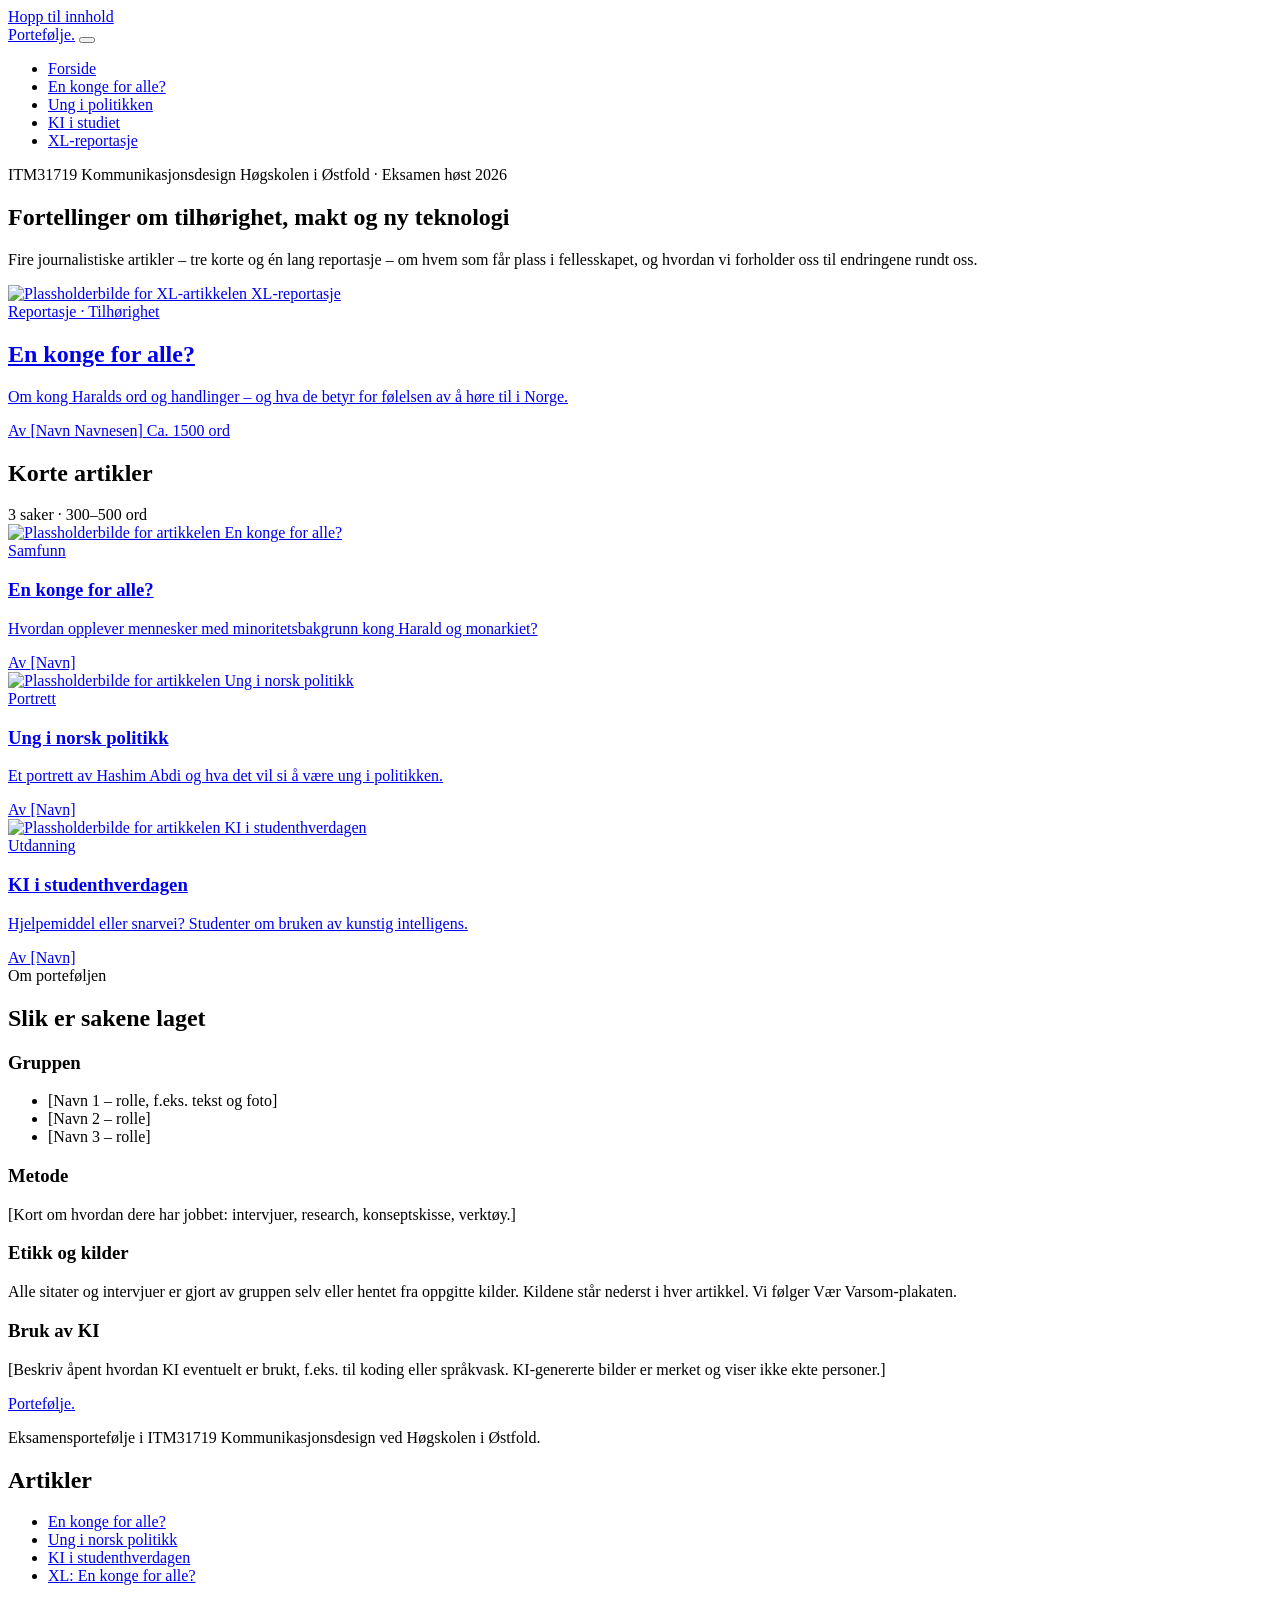
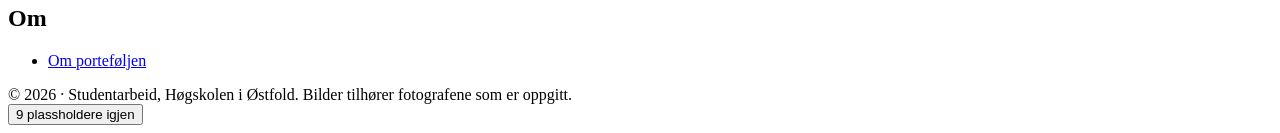
==== commit 9b54889c: "la inn riktig kode for xl fil" ====
--- a/index.html
+++ b/index.html
@@ -6,8 +6,8 @@
   <title>Portefølje – ITM31719 Kommunikasjonsdesign</title>
   <meta name="description" content="Digital journalistisk portefølje i ITM31719 Kommunikasjonsdesign, Høgskolen i Østfold.">
   <link rel="icon" href="assets/favicon.svg" type="image/svg+xml">
-  <link rel="stylesheet" href="style.css">
-  <script src="js/main.js" defer></script>
+  <link rel="stylesheet" href="/..css/style.css">
+  <script src="../js/main.js" defer></script>
 </head>
 <body>
   <a class="skip-link" href="#main">Hopp til innhold</a>
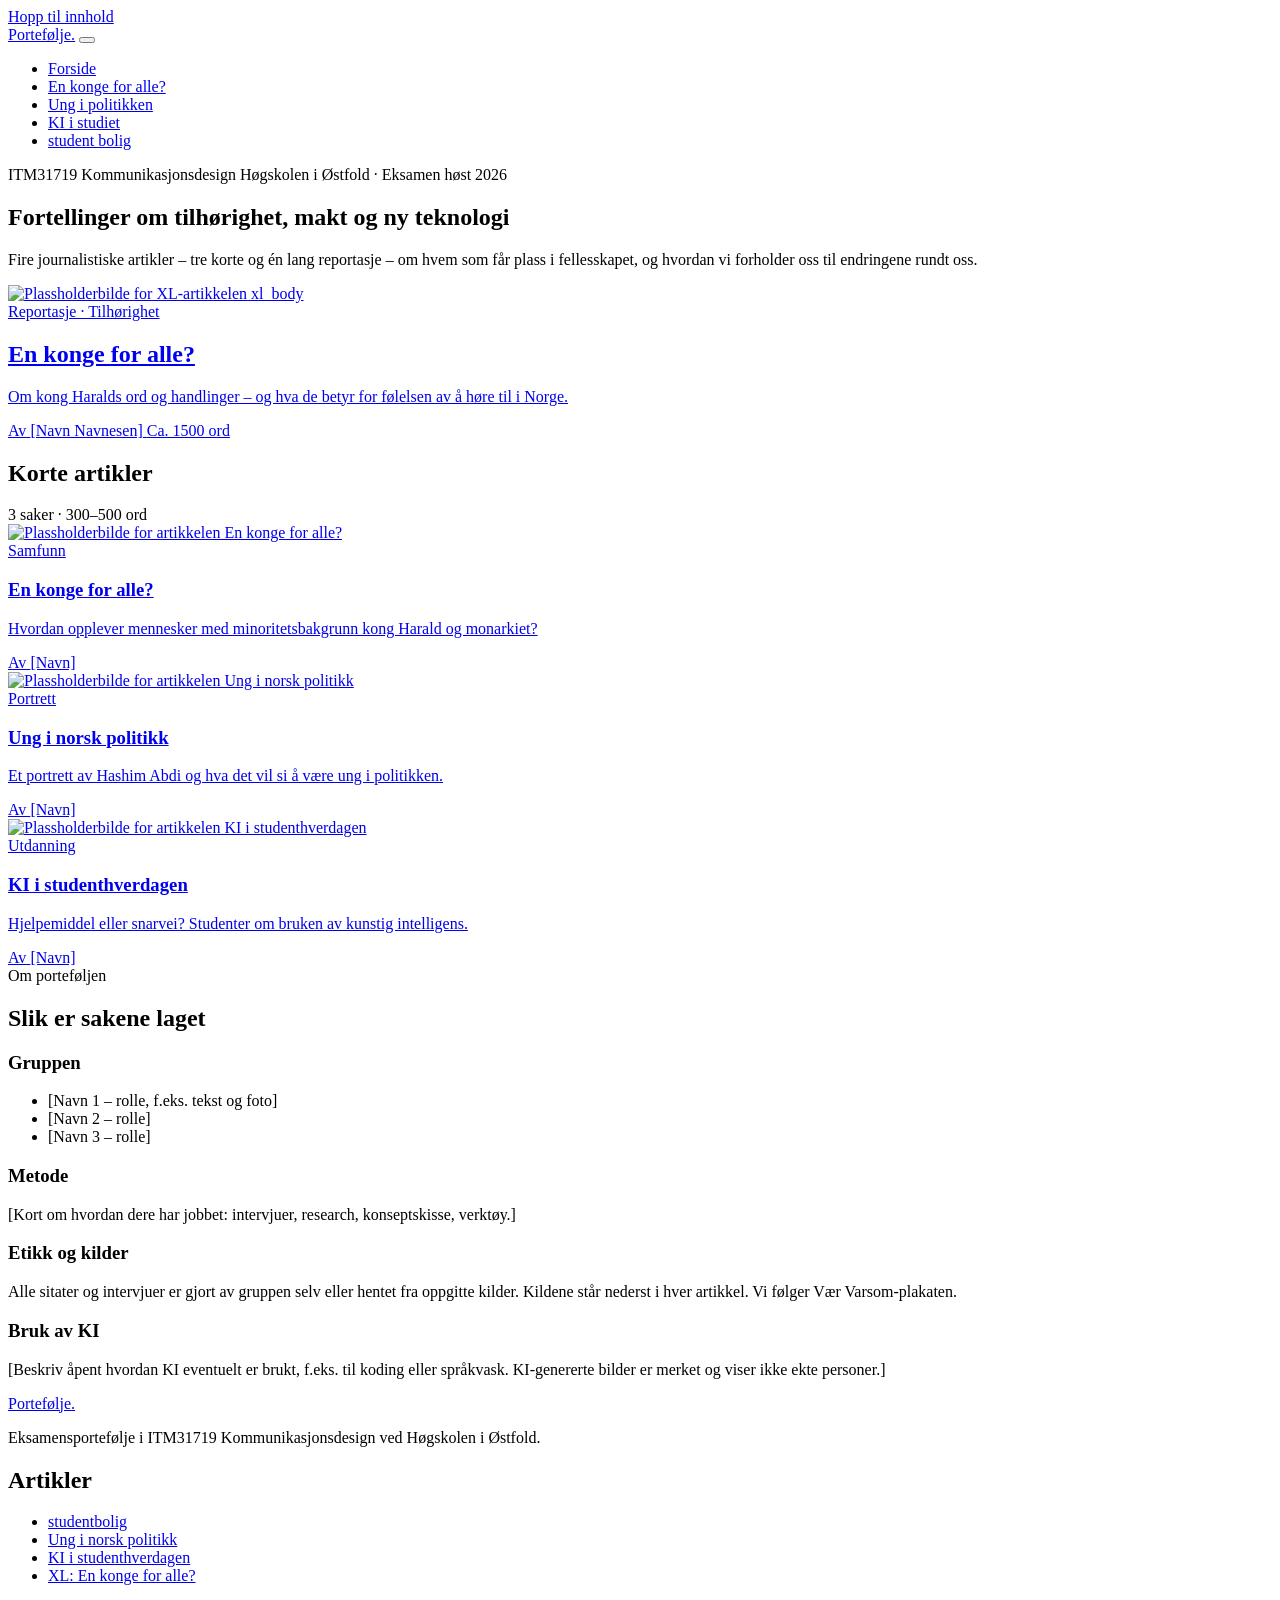
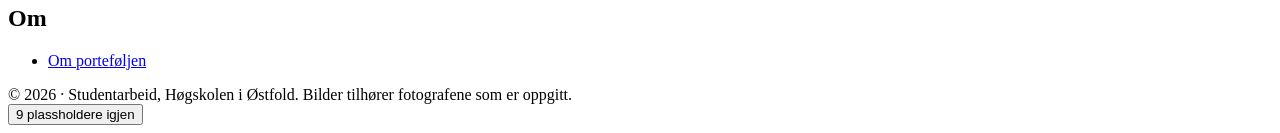
==== commit 46a6a8e5: "fikset nav class koden" ====
--- a/index.html
+++ b/index.html
@@ -22,10 +22,10 @@
       <nav class="nav" id="site-nav" aria-label="Hovedmeny">
         <ul>
           <li><a href="index.html" aria-current="page">Forside</a></li>
-          <li><a href="articles/en-konge-for-alle.html">En konge for alle?</a></li>
-          <li><a href="articles/ung-i-norsk-politikk.html">Ung i politikken</a></li>
-          <li><a href="articles/ki-i-studenthverdagen.html">KI i studiet</a></li>
-          <li><a href="articles/xl-en-konge-for-alle.html">XL-reportasje</a></li>
+          <li><a href="/xl_body.html">En konge for alle?</a></li>
+          <li><a href="/artikkel/ung_i_politikk.html">Ung i politikken</a></li>
+          <li><a href="/artikkel/KI_studentliv.html">KI i studiet</a></li>
+          <li><a href="/artikkel/studentbolig.html">student bolig</a></li>
         </ul>
       </nav>
     </div>
@@ -47,11 +47,11 @@
   
       <!-- ================= HOVEDSAK: XL-ARTIKKEL ================= -->
       <div class="container--full">
-        <a class="feature" href="articles/xl-en-konge-for-alle.html" data-reveal>
+        <a class="feature" href="/xl_body.html" data-reveal>
           <div class="feature__media">
             <!-- BYTT BILDE: legg eget foto i assets/img/ og endre src + alt -->
             <img src="assets/img/placeholder-xl.svg" alt="Plassholderbilde for XL-artikkelen" width="1600" height="1000">
-            <span class="badge">XL-reportasje</span>
+            <span class="badge">xl_body</span>
           </div>
           <div>
             <span class="kicker">Reportasje · Tilhørighet</span>
@@ -75,7 +75,7 @@
         </div>
   
         <div class="cards">
-          <a class="card theme-konge" href="articles/en-konge-for-alle.html" data-reveal>
+          <a class="card theme-konge" href="/artikkel/studentbolig.html" data-reveal>
             <div class="card__media">
               <img src="assets/img/placeholder-konge.svg" alt="Plassholderbilde for artikkelen En konge for alle?" width="1600" height="1000" loading="lazy">
             </div>
@@ -153,10 +153,10 @@
           <h2>Artikler</h2>
           <ul>
 
-            <li><a href="articles/en-konge-for-alle.html">En konge for alle?</a></li>
-            <li><a href="articles/ung-i-norsk-politikk.html">Ung i norsk politikk</a></li>
-            <li><a href="articles/ki-i-studenthverdagen.html">KI i studenthverdagen</a></li>
-            <li><a href="articles/xl-en-konge-for-alle.html">XL: En konge for alle?</a></li>
+            <li><a href="/artikkel/studentbolig.html">studentbolig</a></li>
+            <li><a href="/artikkel/ung_i_politikk.html">Ung i norsk politikk</a></li>
+            <li><a href="/artikkel/KI_studentliv.html">KI i studenthverdagen</a></li>
+            <li><a href="/xl_body.html">XL: En konge for alle?</a></li>
           </ul>
         </div>
         <div>
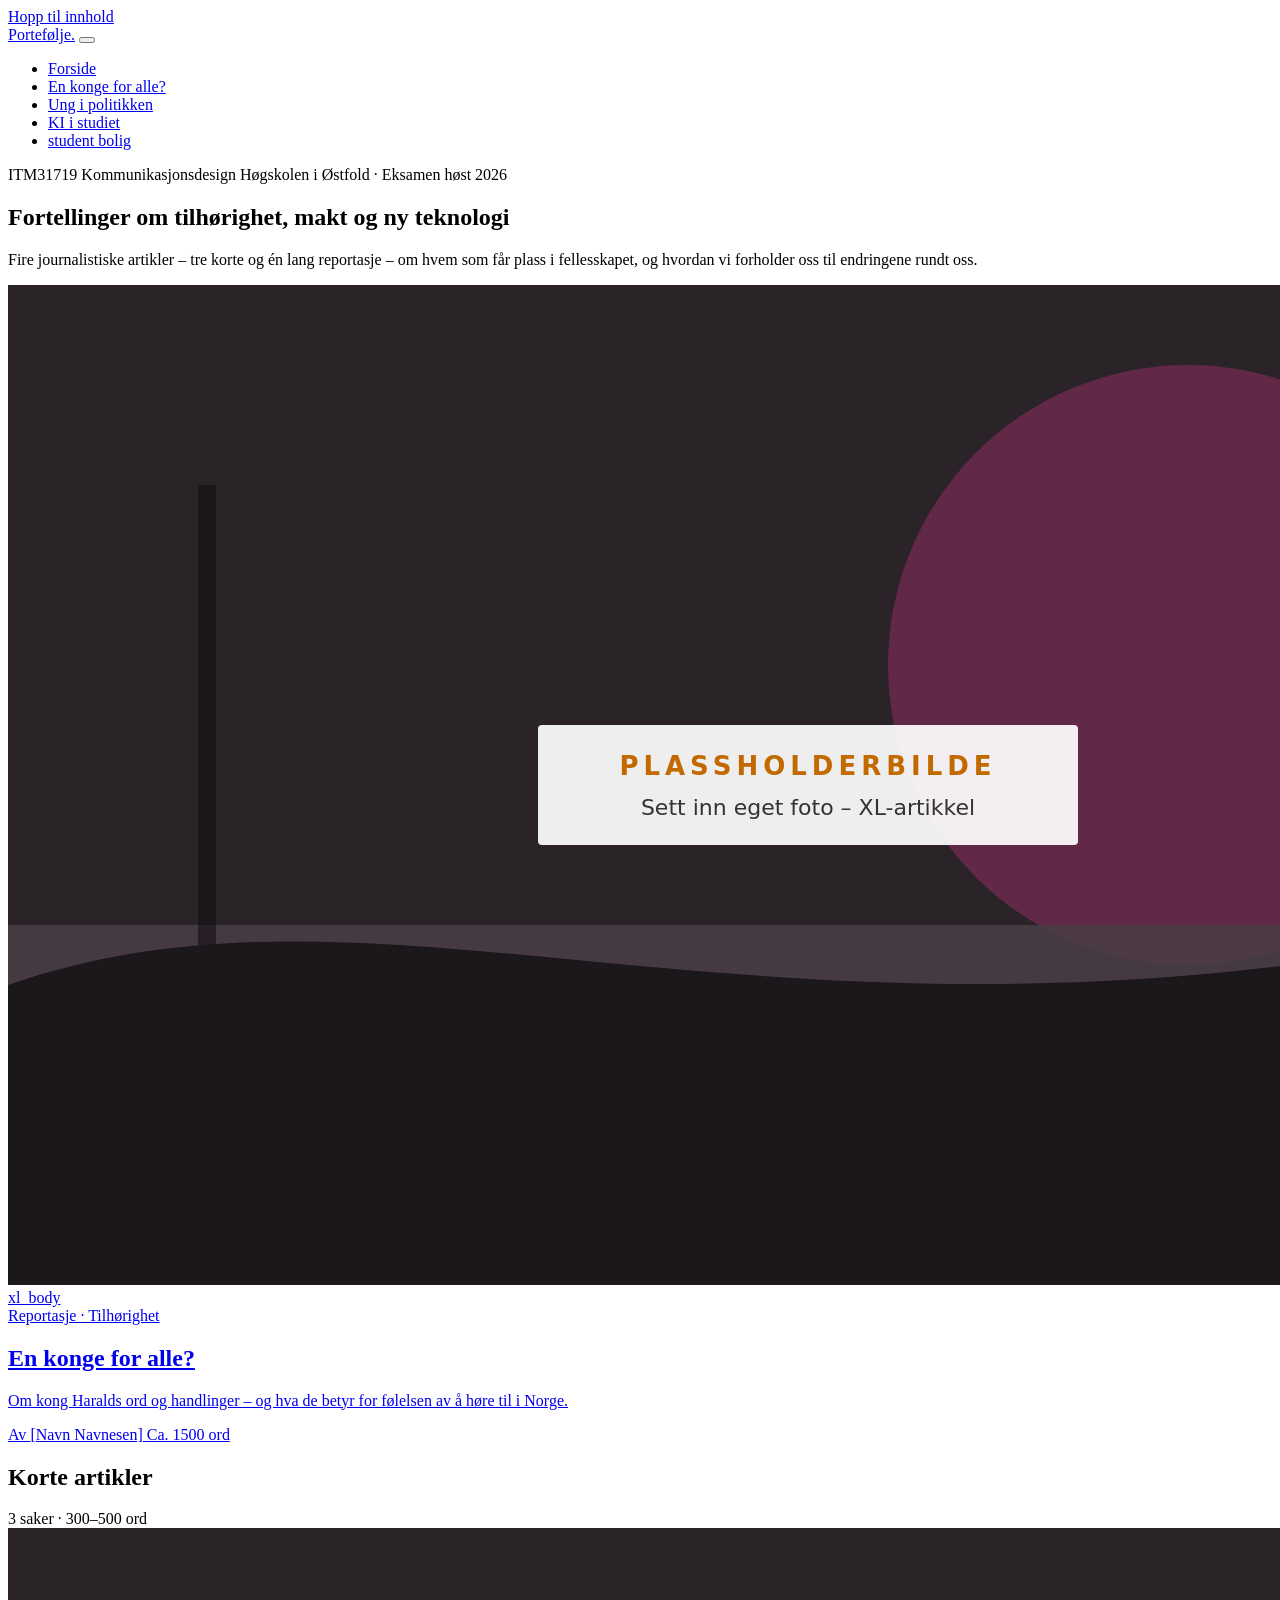
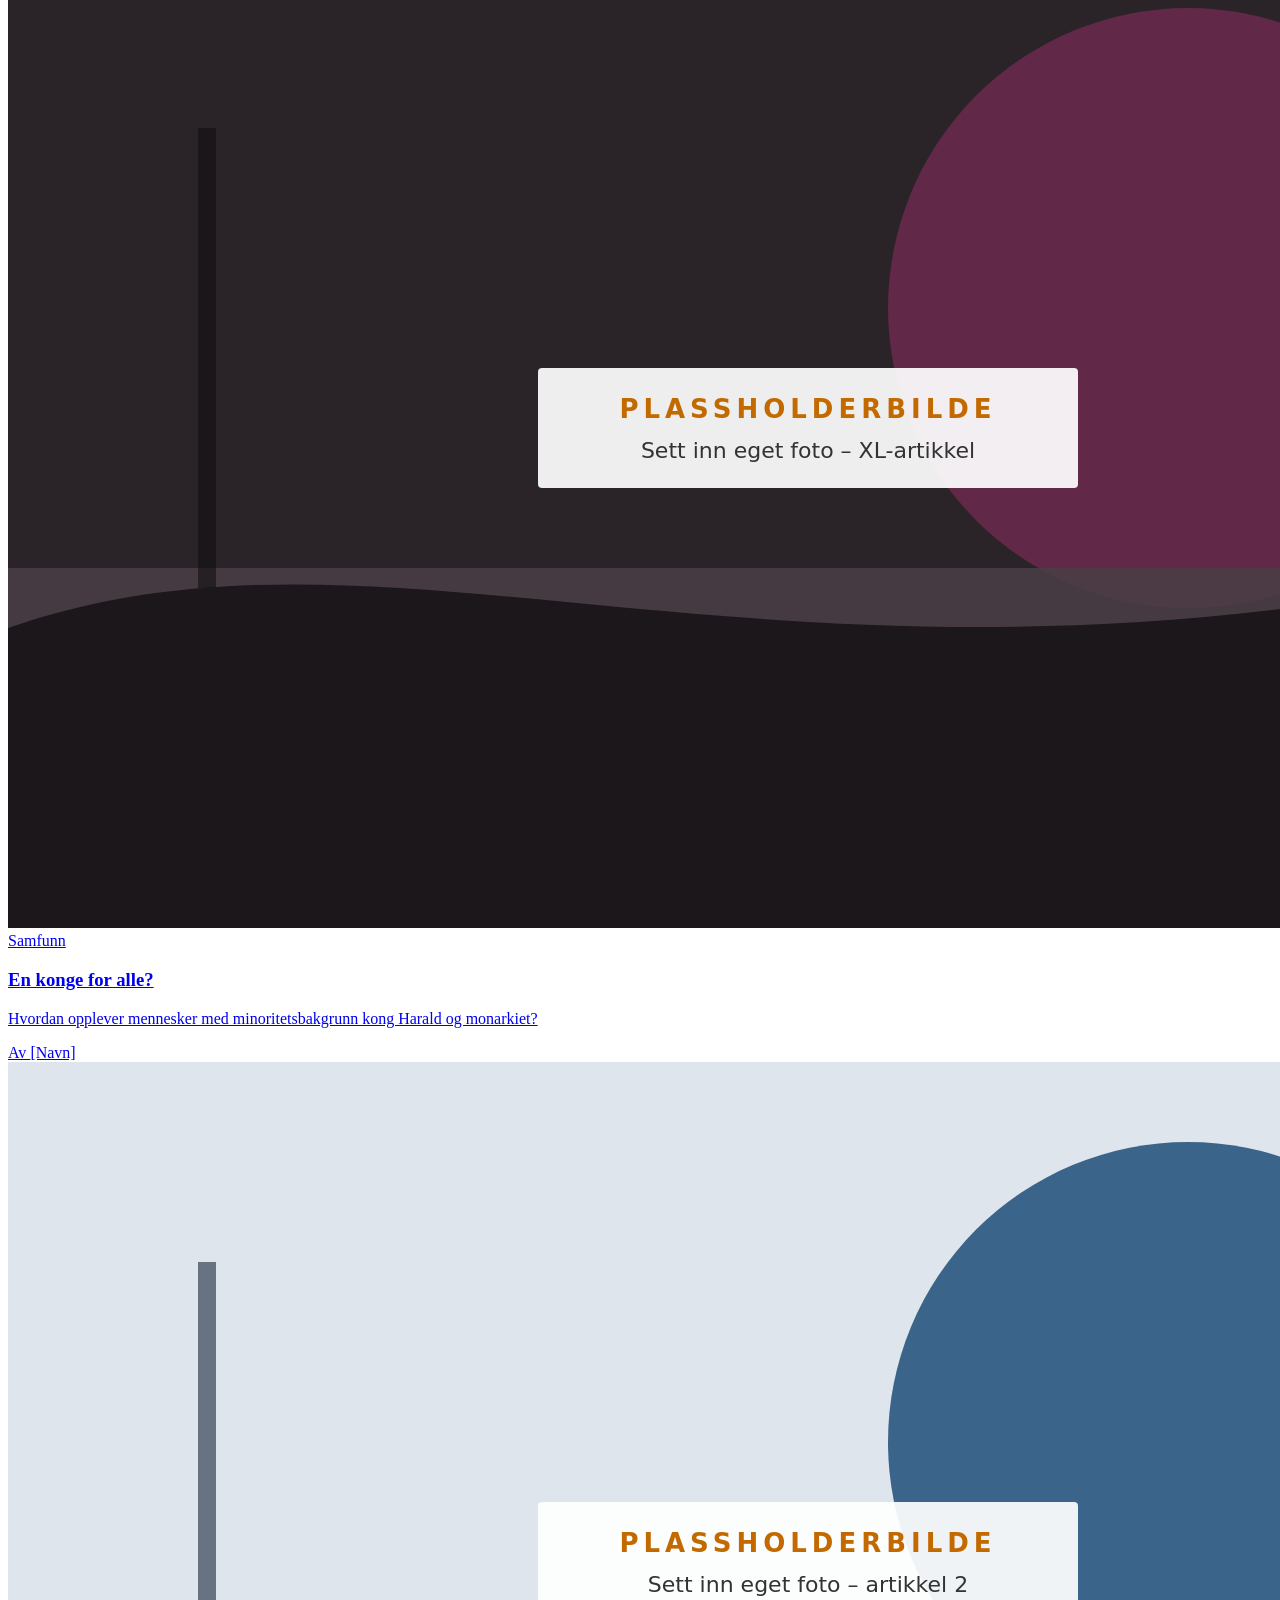
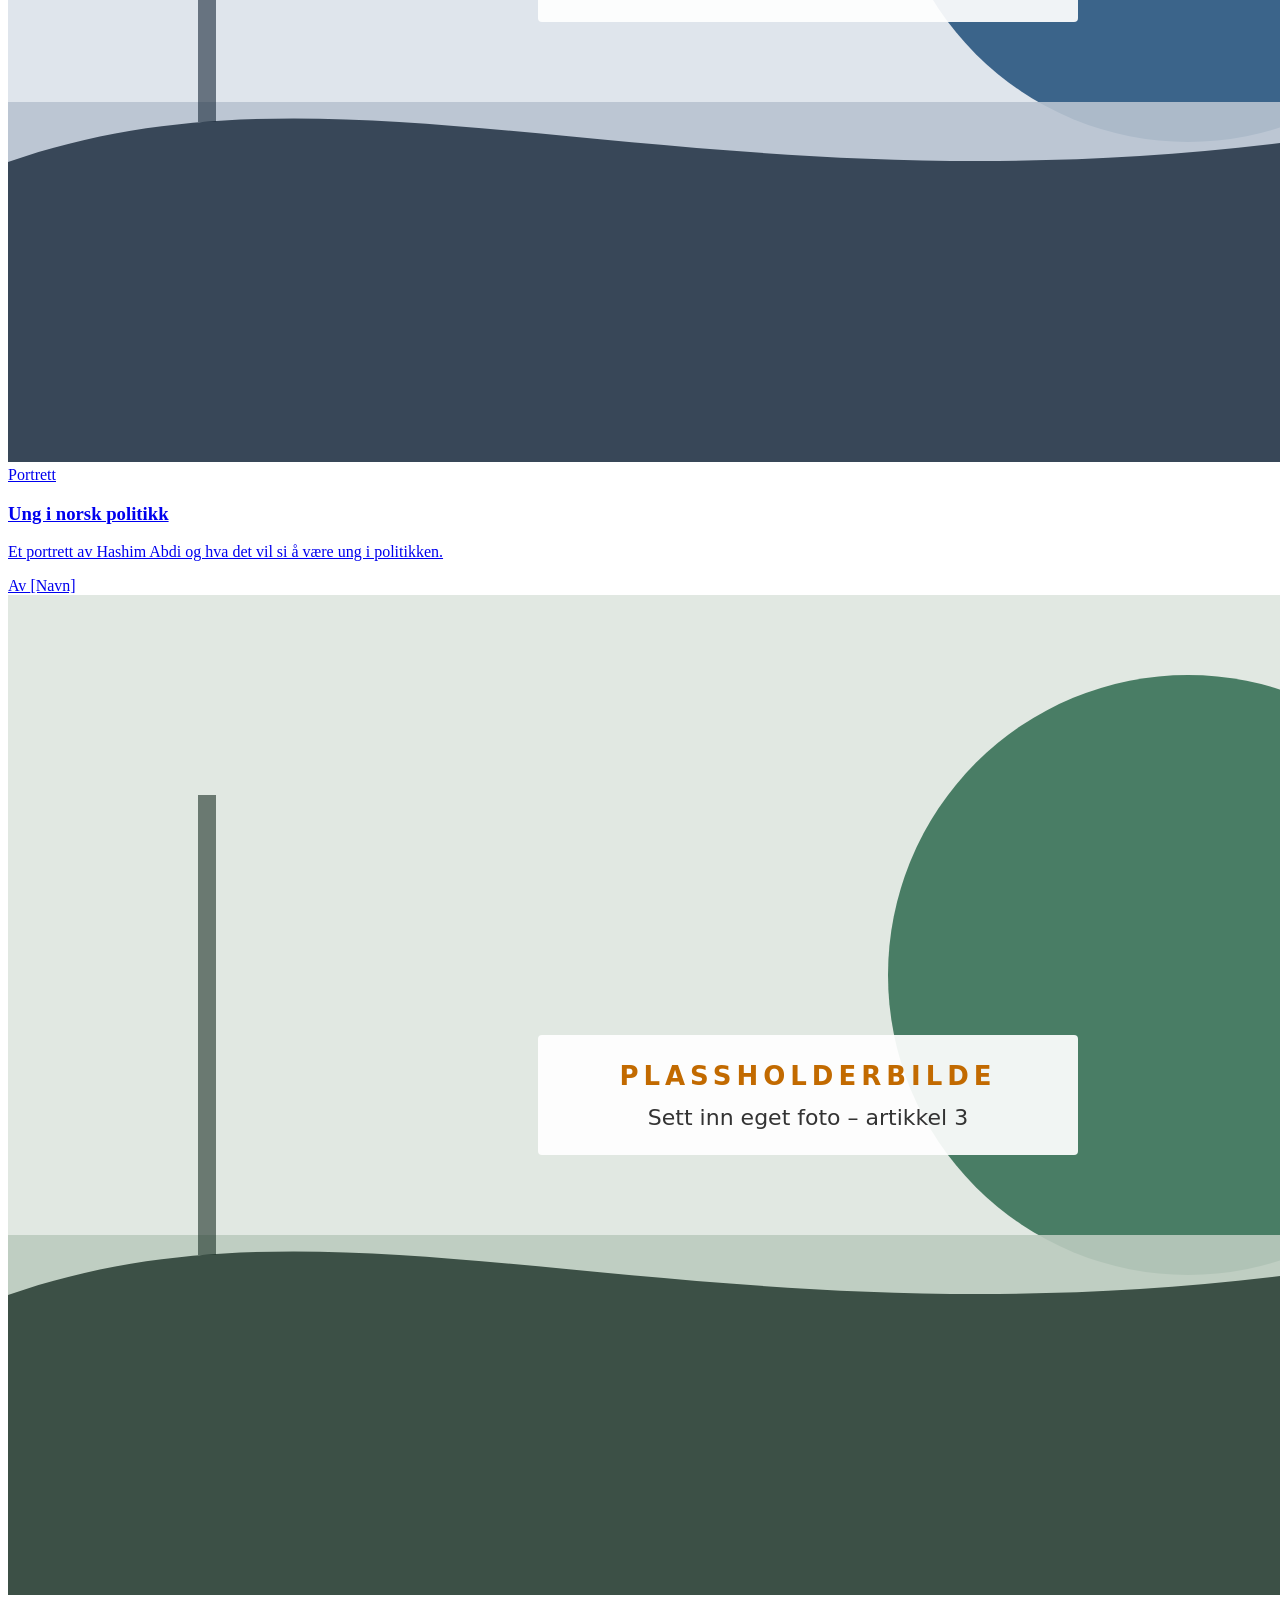
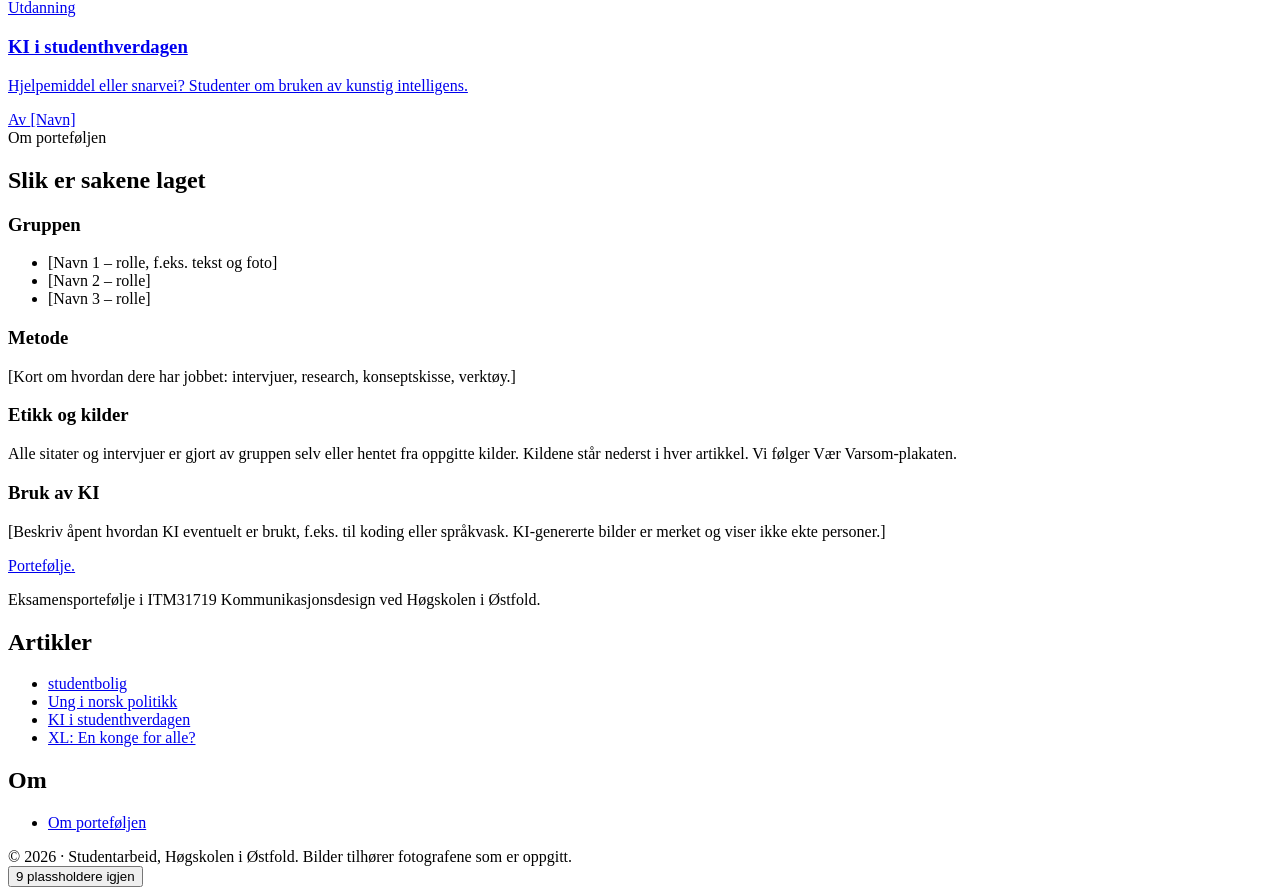
==== commit f552e1c1: "fikset svg" ====
--- a/index.html
+++ b/index.html
@@ -50,7 +50,7 @@
         <a class="feature" href="/xl_body.html" data-reveal>
           <div class="feature__media">
             <!-- BYTT BILDE: legg eget foto i assets/img/ og endre src + alt -->
-            <img src="assets/img/placeholder-xl.svg" alt="Plassholderbilde for XL-artikkelen" width="1600" height="1000">
+            <img src="assets/img/placeholder_xl.svg" alt="Plassholderbilde for XL-artikkelen" width="1600" height="1000">
             <span class="badge">xl_body</span>
           </div>
           <div>
@@ -77,7 +77,7 @@
         <div class="cards">
           <a class="card theme-konge" href="/artikkel/studentbolig.html" data-reveal>
             <div class="card__media">
-              <img src="assets/img/placeholder-konge.svg" alt="Plassholderbilde for artikkelen En konge for alle?" width="1600" height="1000" loading="lazy">
+              <img src="assets/img/placeholder_xl.svg" alt="Plassholderbilde for artikkelen En konge for alle?" width="1600" height="1000" loading="lazy">
             </div>
             <span class="kicker">Samfunn</span>
             <h3>En konge for alle?</h3>
@@ -85,9 +85,9 @@
             <div class="meta"><span>Av <span class="ph">[Navn]</span></span></div>
           </a>
   
-          <a class="card theme-politikk" href="articles/ung-i-norsk-politikk.html" data-reveal style="--delay:.1s">
+          <a class="card theme-politikk" href="articles/ung_i_politikk" data-reveal style="--delay:.1s">
             <div class="card__media">
-              <img src="assets/img/placeholder-politikk.svg" alt="Plassholderbilde for artikkelen Ung i norsk politikk" width="1600" height="1000" loading="lazy">
+              <img src="assets/img/placeholder_politikk.svg" alt="Plassholderbilde for artikkelen Ung i norsk politikk" width="1600" height="1000" loading="lazy">
             </div>
             <span class="kicker">Portrett</span>
             <h3>Ung i norsk politikk</h3>
@@ -95,9 +95,9 @@
             <div class="meta"><span>Av <span class="ph">[Navn]</span></span></div>
           </a>
           
-        <a class="card theme-ki" href="articles/ki-i-studenthverdagen.html" data-reveal style="--delay:.2s">
+        <a class="card theme-ki" href="articles/KI_studentliv" data-reveal style="--delay:.2s">
             <div class="card__media">
-              <img src="assets/img/placeholder-ki.svg" alt="Plassholderbilde for artikkelen KI i studenthverdagen" width="1600" height="1000" loading="lazy">
+              <img src="assets/img/placeholder_ki.svg" alt="Plassholderbilde for artikkelen KI i studenthverdagen" width="1600" height="1000" loading="lazy">
             </div>
             <span class="kicker">Utdanning</span>
             <h3>KI i studenthverdagen</h3>
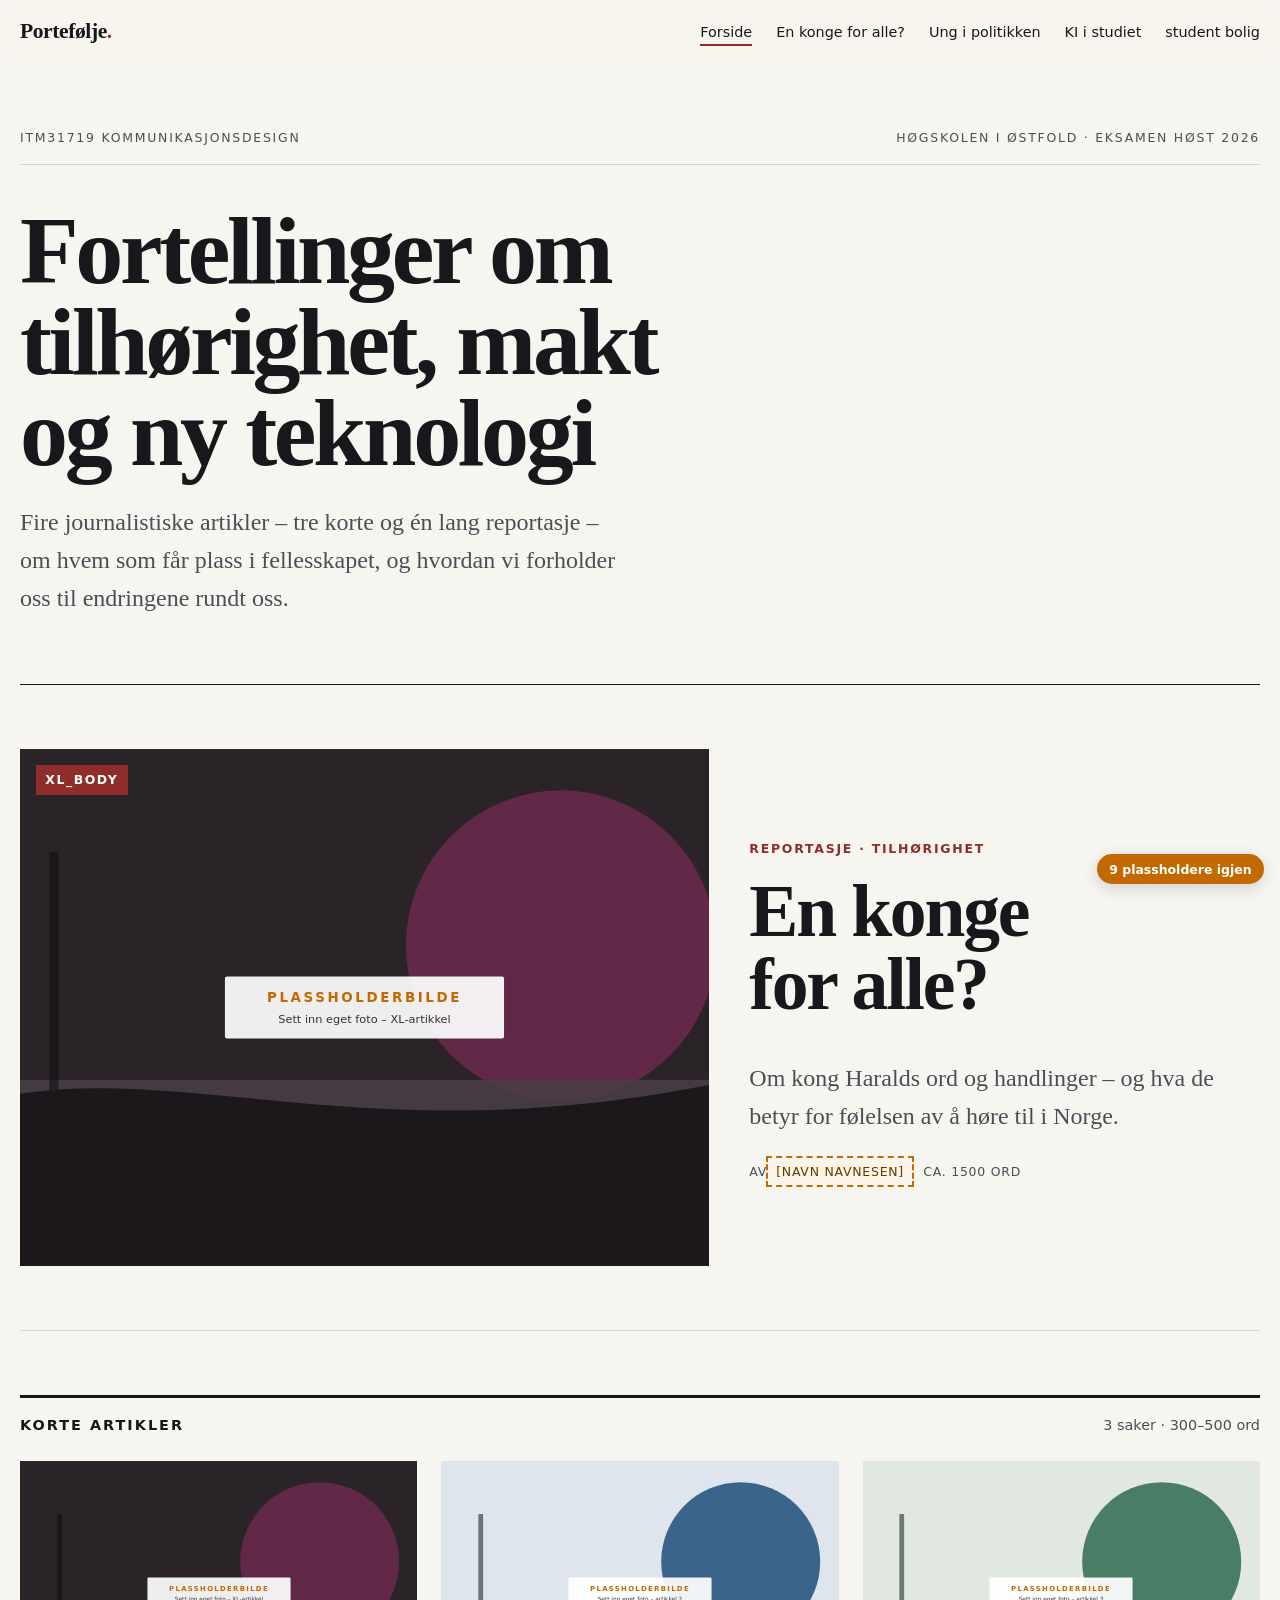
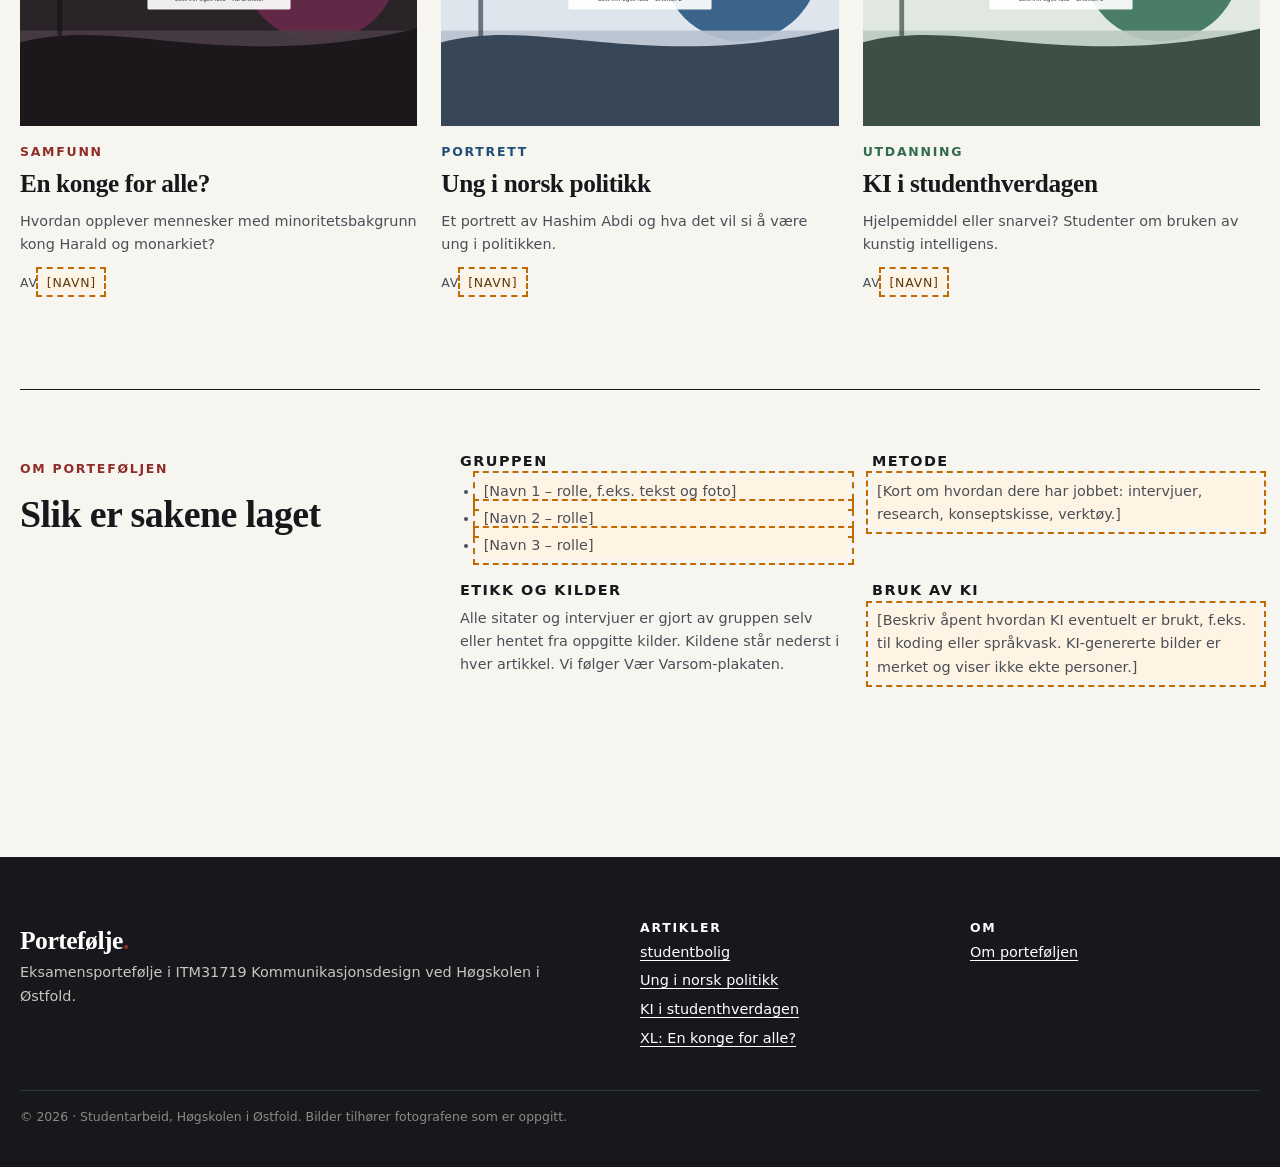
==== commit 4dc625f5: "fikset css" ====
--- a/index.html
+++ b/index.html
@@ -6,8 +6,8 @@
   <title>Portefølje – ITM31719 Kommunikasjonsdesign</title>
   <meta name="description" content="Digital journalistisk portefølje i ITM31719 Kommunikasjonsdesign, Høgskolen i Østfold.">
   <link rel="icon" href="assets/favicon.svg" type="image/svg+xml">
-  <link rel="stylesheet" href="/..css/style.css">
-  <script src="../js/main.js" defer></script>
+  <link rel="stylesheet" href="css/style.css">
+  <script src="js/main.js" defer></script>
 </head>
 <body>
   <a class="skip-link" href="#main">Hopp til innhold</a>
--- a/css/style.css
+++ b/css/style.css
@@ -0,0 +1,993 @@
+/* ==========================================================================
+   ITM31719 Kommunikasjonsdesign – Eksamensportefølje
+   Felles stilark for startside og artikler.
+
+  
+   
+   
+   
+  
+
+/* 1. Designvariabler ------------------------------------------------------ */
+:root {
+    /* Farger – lys, nordisk palett med én tydelig aksentfarge */
+    --paper: #f7f5f0;
+    --paper-2: #efebe3;
+    --ink: #16181b;
+    --ink-soft: #4a4f57;
+    --line: #d9d4ca;
+    --accent: #8f2d2a;          /* Standard aksent (dyp rød) */
+    --accent-ink: #ffffff;
+    --placeholder: #c26a00;     /* Oransje = mangler materiale */
+    --placeholder-bg: #fff4e3;
+  
+    /* Typografi – systemfonter, fungerer uten internett */
+    --font-serif: "Iowan Old Style", "Palatino Linotype", Palatino, "Book Antiqua", Georgia, "Times New Roman", serif;
+    --font-sans: system-ui, -apple-system, "Segoe UI", Roboto, "Helvetica Neue", Arial, sans-serif;
+  
+    /* Typografisk skala (flytende mellom mobil og desktop) */
+    --fs-xs: 0.78rem;
+    --fs-sm: 0.9rem;
+    --fs-base: 1.0625rem;
+    --fs-body: clamp(1.08rem, 1rem + 0.35vw, 1.25rem);
+    --fs-lead: clamp(1.2rem, 1.05rem + 0.6vw, 1.5rem);
+    --fs-h3: clamp(1.25rem, 1.1rem + 0.6vw, 1.6rem);
+    --fs-h2: clamp(1.6rem, 1.25rem + 1.4vw, 2.4rem);
+    --fs-h1: clamp(2.3rem, 1.4rem + 4vw, 5rem);
+    --fs-display: clamp(2.6rem, 1.2rem + 6vw, 6.5rem);
+  
+    /* Avstander og mål */
+    --space-1: 0.5rem;
+    --space-2: 1rem;
+    --space-3: 1.5rem;
+    --space-4: 2.5rem;
+    --space-5: 4rem;
+    --space-6: 6rem;
+    --measure: 40rem;           /* Ideell linjelengde for brødtekst */
+    --wide: 72rem;
+    --full: 90rem;
+    --radius: 2px;
+    --header-h: 64px;
+  
+    --ease: cubic-bezier(0.2, 0.7, 0.2, 1);
+  }
+  
+  /* Hver artikkel kan få sin egen aksentfarge via klasse på <body> */
+  .theme-konge  { --accent: #8f2d2a; }
+  .theme-politikk { --accent: #1f4e79; }
+  .theme-ki     { --accent: #2f6b4f; }
+  .theme-xl     { --accent: #6d2a4d; }
+  
+  /* 2. Reset og grunnstil --------------------------------------------------- */
+  *, *::before, *::after { box-sizing: border-box; }
+  
+  html {
+    -webkit-text-size-adjust: 100%;
+    scroll-behavior: smooth;
+    scroll-padding-top: calc(var(--header-h) + 1rem);
+  }
+  
+  body {
+    margin: 0;
+    background: var(--paper);
+    color: var(--ink);
+    font-family: var(--font-sans);
+    font-size: var(--fs-base);
+    line-height: 1.6;
+    text-rendering: optimizeLegibility;
+    -webkit-font-smoothing: antialiased;
+  }
+  
+  img, svg, video { display: block; max-width: 100%; height: auto; }
+  
+  h1, h2, h3, h4 {
+    font-family: var(--font-serif);
+    font-weight: 700;
+    line-height: 1.1;
+    letter-spacing: -0.015em;
+    margin: 0 0 0.5em;
+    text-wrap: balance;
+  }
+  
+  p { margin: 0 0 1.1em; }
+  
+  a { color: inherit; text-decoration-thickness: 1px; text-underline-offset: 0.2em; }
+  a:hover { color: var(--accent); }
+  
+  :focus-visible { outline: 3px solid var(--accent); outline-offset: 3px; }
+  
+  ::selection { background: var(--accent); color: var(--accent-ink); }
+  
+  .skip-link {
+    position: absolute;
+    left: 1rem;
+    top: -100px;
+    z-index: 100;
+    background: var(--ink);
+    color: var(--paper);
+    padding: 0.6rem 1rem;
+  }
+  .skip-link:focus { top: 1rem; }
+  
+  .visually-hidden {
+    position: absolute !important;
+    width: 1px; height: 1px;
+    overflow: hidden; clip: rect(0 0 0 0);
+    white-space: nowrap;
+  }
+  
+  /* 3. Layout-hjelpere ------------------------------------------------------ */
+  .container { width: min(100% - 2.5rem, var(--wide)); margin-inline: auto; }
+  .container--full { width: min(100% - 2.5rem, var(--full)); margin-inline: auto; }
+  .measure { width: min(100% - 2.5rem, var(--measure)); margin-inline: auto; }
+  
+  .kicker {
+    display: inline-block;
+    font-family: var(--font-sans);
+    font-size: var(--fs-xs);
+    font-weight: 700;
+    letter-spacing: 0.14em;
+    text-transform: uppercase;
+    color: var(--accent);
+    margin-bottom: var(--space-2);
+  }
+  
+  .rule { border: 0; border-top: 1px solid var(--line); margin: var(--space-5) 0; }
+  
+  .btn {
+    display: inline-flex;
+    align-items: center;
+    gap: 0.5em;
+    font-weight: 600;
+    font-size: var(--fs-sm);
+    letter-spacing: 0.03em;
+    padding: 0.85em 1.4em;
+    background: var(--ink);
+    color: var(--paper);
+    text-decoration: none;
+    border-radius: var(--radius);
+    transition: background 0.25s var(--ease), transform 0.25s var(--ease);
+  }
+  .btn:hover { background: var(--accent); color: var(--accent-ink); transform: translateY(-2px); }
+  .btn .arrow { transition: transform 0.25s var(--ease); }
+  .btn:hover .arrow { transform: translateX(4px); }
+  
+  /* 4. Toppmeny og lesefremdrift ------------------------------------------- */
+  .site-header {
+    position: sticky;
+    top: 0;
+    z-index: 50;
+    height: var(--header-h);
+    background: color-mix(in srgb, var(--paper) 88%, transparent);
+    backdrop-filter: saturate(1.4) blur(10px);
+    -webkit-backdrop-filter: saturate(1.4) blur(10px);
+    border-bottom: 1px solid transparent;
+    transition: border-color 0.3s var(--ease), box-shadow 0.3s var(--ease);
+  }
+  .site-header.is-scrolled { border-bottom-color: var(--line); }
+  
+  .site-header__inner {
+    height: 100%;
+    display: flex;
+    align-items: center;
+    justify-content: space-between;
+    gap: var(--space-3);
+  }
+  
+  .logo {
+    font-family: var(--font-serif);
+    font-size: 1.35rem;
+    font-weight: 700;
+    letter-spacing: -0.02em;
+    text-decoration: none;
+    white-space: nowrap;
+  }
+  .logo span { color: var(--accent); }
+  
+  .nav ul {
+    display: flex;
+    gap: var(--space-3);
+    list-style: none;
+    margin: 0;
+    padding: 0;
+  }
+  .nav a {
+    font-size: var(--fs-sm);
+    font-weight: 500;
+    text-decoration: none;
+    padding: 0.3em 0;
+    border-bottom: 2px solid transparent;
+    transition: border-color 0.2s var(--ease), color 0.2s var(--ease);
+  }
+  .nav a:hover,
+  .nav a[aria-current="page"] { border-bottom-color: var(--accent); color: var(--ink); }
+  
+  .nav-toggle {
+    display: none;
+    background: none;
+    border: 0;
+    padding: 0.5rem;
+    cursor: pointer;
+    color: var(--ink);
+  }
+  .nav-toggle__bar {
+    display: block;
+    width: 24px;
+    height: 2px;
+    background: currentColor;
+    margin: 5px 0;
+    transition: transform 0.3s var(--ease), opacity 0.3s var(--ease);
+  }
+  .nav-toggle[aria-expanded="true"] .nav-toggle__bar:nth-child(1) { transform: translateY(7px) rotate(45deg); }
+  .nav-toggle[aria-expanded="true"] .nav-toggle__bar:nth-child(2) { opacity: 0; }
+  .nav-toggle[aria-expanded="true"] .nav-toggle__bar:nth-child(3) { transform: translateY(-7px) rotate(-45deg); }
+  
+  .progress {
+    position: absolute;
+    left: 0;
+    bottom: -1px;
+    height: 3px;
+    width: 100%;
+    background: var(--accent);
+    transform-origin: 0 50%;
+    transform: scaleX(0);
+  }
+  /* 5. Startside ------------------------------------------------------------ */
+.front-intro {
+    padding-block: var(--space-5) var(--space-4);
+    border-bottom: 1px solid var(--ink);
+  }
+  .front-intro__top {
+    display: flex;
+    justify-content: space-between;
+    flex-wrap: wrap;
+    gap: var(--space-1);
+    font-size: var(--fs-xs);
+    text-transform: uppercase;
+    letter-spacing: 0.14em;
+    color: var(--ink-soft);
+    border-bottom: 1px solid var(--line);
+    padding-bottom: var(--space-2);
+    margin-bottom: var(--space-4);
+  }
+  .front-intro h1 {
+    font-size: var(--fs-display);
+    line-height: 0.95;
+    letter-spacing: -0.035em;
+    max-width: 14ch;
+    margin-bottom: var(--space-3);
+  }
+  .front-intro p {
+    font-size: var(--fs-lead);
+    font-family: var(--font-serif);
+    color: var(--ink-soft);
+    max-width: 38rem;
+  }
+  
+  /* Hovedsak (XL) */
+  .feature {
+    display: grid;
+    grid-template-columns: 1.35fr 1fr;
+    gap: var(--space-4);
+    align-items: center;
+    padding-block: var(--space-5);
+    border-bottom: 1px solid var(--line);
+    text-decoration: none;
+  }
+  .feature__media {
+    position: relative;
+    overflow: hidden;
+    aspect-ratio: 4 / 3;
+    background: var(--paper-2);
+  }
+  .feature__media img,
+  .card__media img {
+    width: 100%;
+    height: 100%;
+    object-fit: cover;
+    transition: transform 0.9s var(--ease);
+  }
+  .feature:hover .feature__media img,
+  .card:hover .card__media img { transform: scale(1.04); }
+  
+  .badge {
+    position: absolute;
+    top: 1rem;
+    left: 1rem;
+    background: var(--accent);
+    color: var(--accent-ink);
+    font-size: var(--fs-xs);
+    font-weight: 700;
+    letter-spacing: 0.12em;
+    text-transform: uppercase;
+    padding: 0.4em 0.75em;
+  }
+  .feature h2 {
+    font-size: var(--fs-h1);
+    line-height: 1;
+    letter-spacing: -0.03em;
+  }
+  .feature:hover h2 { color: var(--accent); }
+  .feature__lead {
+    font-family: var(--font-serif);
+    font-size: var(--fs-lead);
+    color: var(--ink-soft);
+  }
+  
+  .meta {
+    display: flex;
+    flex-wrap: wrap;
+    gap: 0.4em 1.2em;
+    font-size: var(--fs-xs);
+    letter-spacing: 0.06em;
+    text-transform: uppercase;
+    color: var(--ink-soft);
+    margin-top: var(--space-2);
+  }
+  
+  /* Seksjonstittel */
+  .section-head {
+    display: flex;
+    align-items: baseline;
+    justify-content: space-between;
+    gap: var(--space-2);
+    margin: var(--space-5) 0 var(--space-3);
+    padding-top: var(--space-2);
+    border-top: 3px solid var(--ink);
+  }
+  .section-head h2 {
+    font-family: var(--font-sans);
+    font-size: var(--fs-sm);
+    letter-spacing: 0.14em;
+    text-transform: uppercase;
+    margin: 0;
+  }
+  .section-head span { font-size: var(--fs-sm); color: var(--ink-soft); }
+  
+  /* Artikkelkort */
+  .cards {
+    display: grid;
+    grid-template-columns: repeat(3, 1fr);
+    gap: var(--space-4) var(--space-3);
+  }
+  .card {
+    display: flex;
+    flex-direction: column;
+    text-decoration: none;
+    color: inherit;
+  }
+  .card__media {
+    position: relative;
+    overflow: hidden;
+    aspect-ratio: 3 / 2;
+    margin-bottom: var(--space-2);
+    background: var(--paper-2);
+  }
+  .card h3 {
+    font-size: var(--fs-h3);
+    transition: color 0.2s var(--ease);
+  }
+  .card:hover h3 { color: var(--accent); }
+  .card p { color: var(--ink-soft); font-size: var(--fs-sm); margin-bottom: 0; }
+  .card .kicker { margin-bottom: var(--space-1); }
+  
+  /* Om porteføljen */
+  .about {
+    display: grid;
+    grid-template-columns: 1fr 2fr;
+    gap: var(--space-4);
+    margin-top: var(--space-6);
+    padding: var(--space-5) 0;
+    border-top: 1px solid var(--ink);
+  }
+  .about h2 { font-size: var(--fs-h2); }
+  .about__cols {
+    display: grid;
+    grid-template-columns: repeat(2, 1fr);
+    gap: var(--space-3);
+  }
+  .about h3 {
+    font-family: var(--font-sans);
+    font-size: var(--fs-sm);
+    letter-spacing: 0.1em;
+    text-transform: uppercase;
+    margin-bottom: var(--space-1);
+  }
+  .about p, .about li { color: var(--ink-soft); font-size: var(--fs-sm); }
+.about ul { padding-left: 1.1em; margin: 0; }
+
+/* 6. Artikkel ------------------------------------------------------------- */
+.article-header {
+  padding-block: var(--space-5) var(--space-4);
+  text-align: left;
+}
+.article-header h1 {
+  font-size: var(--fs-h1);
+  line-height: 1;
+  letter-spacing: -0.03em;
+  max-width: 18ch;
+}
+.lead {
+  font-family: var(--font-serif);
+  font-size: var(--fs-lead);
+  line-height: 1.45;
+  color: var(--ink-soft);
+  max-width: 40rem;
+  margin-top: var(--space-3);
+}
+.byline {
+  display: flex;
+  flex-wrap: wrap;
+  align-items: center;
+  gap: 0.5em 1.5em;
+  margin-top: var(--space-4);
+  padding-top: var(--space-2);
+  border-top: 1px solid var(--line);
+  font-size: var(--fs-sm);
+  color: var(--ink-soft);
+}
+.byline strong { color: var(--ink); }
+
+/* Bilder */
+.figure { margin: var(--space-4) auto; }
+.figure--hero { margin-top: 0; }
+.figure--hero img { width: 100%; aspect-ratio: 16 / 9; object-fit: cover; }
+.figure--wide { width: min(100% - 2.5rem, var(--wide)); }
+.figure--full { width: 100%; }
+.figure--full figcaption { width: min(100% - 2.5rem, var(--wide)); margin-inline: auto; }
+.figure img { width: 100%; background: var(--paper-2); }
+
+figcaption {
+  display: flex;
+  flex-wrap: wrap;
+  gap: 0.25em 0.75em;
+  font-size: var(--fs-sm);
+  color: var(--ink-soft);
+  padding-top: 0.7em;
+  line-height: 1.45;
+}
+.credit {
+  font-size: var(--fs-xs);
+  letter-spacing: 0.06em;
+  text-transform: uppercase;
+}
+/* Merking for KI-genererte illustrasjoner – skal ALDRI brukes som "ekte" intervjuperson */
+.ai-label {
+  display: inline-block;
+  font-size: var(--fs-xs);
+  font-weight: 700;
+  letter-spacing: 0.06em;
+  text-transform: uppercase;
+  border: 1px solid currentColor;
+  padding: 0.1em 0.5em;
+  color: var(--ink);
+}
+
+/* Brødtekst */
+.article-body {
+  font-family: var(--font-serif);
+  font-size: var(--fs-body);
+  line-height: 1.7;
+  padding-bottom: var(--space-5);
+}
+.article-body > * { width: min(100% - 2.5rem, var(--measure)); margin-inline: auto; }
+.article-body > .figure--wide { width: min(100% - 2.5rem, var(--wide)); }
+.article-body > .figure--full { width: 100%; }
+.article-body h2 {
+  font-size: var(--fs-h2);
+  margin-top: var(--space-5);
+}
+.article-body h3 {
+  font-size: var(--fs-h3);
+  margin-top: var(--space-4);
+}
+
+/* Innfelt første bokstav i første avsnitt */
+.article-body > p.dropcap::first-letter {
+  float: left;
+  font-size: 4.2em;
+  line-height: 0.85;
+  padding: 0.06em 0.1em 0 0;
+  font-weight: 700;
+  color: var(--accent);
+}
+
+/* Sitat fra intervju (pull quote) */
+.pullquote {
+  margin-block: var(--space-5);
+  padding: var(--space-3) 0;
+  border-top: 3px solid var(--accent);
+  border-bottom: 1px solid var(--line);
+}
+.pullquote p {
+  font-size: clamp(1.5rem, 1.2rem + 1.3vw, 2.25rem);
+  line-height: 1.2;
+  font-weight: 700;
+  letter-spacing: -0.015em;
+  margin-bottom: 0.5em;
+}
+.pullquote cite {
+  font-family: var(--font-sans);
+  font-style: normal;
+  font-size: var(--fs-sm);
+  color: var(--ink-soft);
+}
+
+/* Blokksitat (f.eks. utdrag fra tale) */
+.blockquote {
+  margin-block: var(--space-4);
+  padding-left: var(--space-3);
+  border-left: 3px solid var(--accent);
+  font-style: italic;
+}
+.blockquote footer {
+  font-family: var(--font-sans);
+  font-style: normal;
+  font-size: var(--fs-sm);
+  color: var(--ink-soft);
+}
+
+/* Faktaboks */
+.factbox {
+  font-family: var(--font-sans);
+  font-size: var(--fs-sm);
+  line-height: 1.55;
+  background: var(--paper-2);
+  border-top: 3px solid var(--ink);
+  padding: var(--space-3);
+  margin-block: var(--space-4);
+}
+.factbox h3 {
+  font-family: var(--font-sans);
+  font-size: var(--fs-xs);
+  letter-spacing: 0.14em;
+  text-transform: uppercase;
+  margin: 0 0 var(--space-2);
+}
+.factbox ul { margin: 0; padding-left: 1.1em; }
+.factbox li + li { margin-top: 0.4em; }
+
+/* Kilder og metode */
+.sources {
+  font-family: var(--font-sans);
+  font-size: var(--fs-sm);
+  color: var(--ink-soft);
+  border-top: 1px solid var(--ink);
+  padding-top: var(--space-3);
+  margin-top: var(--space-5);
+}
+.sources h2 {
+  font-family: var(--font-sans);
+  font-size: var(--fs-xs);
+  letter-spacing: 0.14em;
+  text-transform: uppercase;
+  color: var(--ink);
+  margin: 0 0 var(--space-2);
+}
+.sources ol, .sources ul { padding-left: 1.2em; }
+.sources li + li { margin-top: 0.4em; }
+
+/* Les også */
+.read-more {
+  background: var(--paper-2);
+  padding-block: var(--space-5);
+  border-top: 1px solid var(--line);
+}
+.read-more .cards { margin-top: var(--space-3); }
+
+/* 7. XL-artikkel ---------------------------------------------------------- */
+.xl-hero {
+  position: relative;
+  min-height: min(92vh, 900px);
+  display: flex;
+  align-items: flex-end;
+  color: #fff;
+  overflow: hidden;
+  background: #1b1b1f;
+}
+.xl-hero__img {
+    position: absolute;
+    inset: 0;
+    width: 100%;
+    height: 100%;
+    object-fit: cover;
+    opacity: 0.7;
+    transform: scale(1.05);
+    animation: hero-zoom 14s var(--ease) forwards;
+  }
+  .xl-hero::after {
+    content: "";
+    position: absolute;
+    inset: 0;
+    background: linear-gradient(to top, rgba(10, 10, 12, 0.88) 0%, rgba(10, 10, 12, 0.25) 55%, rgba(10, 10, 12, 0.1) 100%);
+  }
+  .xl-hero__content {
+    position: relative;
+    z-index: 1;
+    padding-block: var(--space-6) var(--space-5);
+  }
+  .xl-hero .kicker { color: #fff; opacity: 0.85; }
+  .xl-hero h1 {
+    font-size: var(--fs-display);
+    line-height: 0.95;
+    letter-spacing: -0.035em;
+    max-width: 13ch;
+  }
+  .xl-hero .lead { color: rgba(255, 255, 255, 0.86); }
+  .xl-hero .byline { border-top-color: rgba(255, 255, 255, 0.3); color: rgba(255, 255, 255, 0.8); }
+  .xl-hero .byline strong { color: #fff; }
+  .xl-hero .credit {
+    position: absolute;
+    right: 1.25rem;
+    bottom: 1rem;
+    z-index: 1;
+    color: rgba(255, 255, 255, 0.7);
+  }
+  
+  /* Kapittelnavigasjon */
+  .chapter-nav {
+    position: sticky;
+    top: var(--header-h);
+    z-index: 40;
+    background: var(--paper);
+    border-bottom: 1px solid var(--line);
+  }
+  .chapter-nav ol {
+    display: flex;
+    gap: var(--space-3);
+    list-style: none;
+    margin: 0 auto;
+    padding: 0.8rem 0;
+    overflow-x: auto;
+    scrollbar-width: none;
+    counter-reset: chap;
+  }
+  .chapter-nav ol::-webkit-scrollbar { display: none; }
+  .chapter-nav li { counter-increment: chap; flex-shrink: 0; }
+  .chapter-nav a {
+    font-size: var(--fs-sm);
+    text-decoration: none;
+    color: var(--ink-soft);
+    white-space: nowrap;
+    padding-bottom: 0.3em;
+    border-bottom: 2px solid transparent;
+    transition: color 0.2s var(--ease), border-color 0.2s var(--ease);
+  }
+  .chapter-nav a::before {
+    content: counter(chap, decimal-leading-zero) " ";
+    font-weight: 700;
+    color: var(--accent);
+  }
+  .chapter-nav a.is-active,
+  .chapter-nav a:hover { color: var(--ink); border-bottom-color: var(--accent); }
+  
+  .chapter { padding-top: var(--space-2); }
+  .chapter__label {
+    display: block;
+    font-family: var(--font-sans);
+    font-size: var(--fs-xs);
+    font-weight: 700;
+    letter-spacing: 0.14em;
+    text-transform: uppercase;
+    color: var(--accent);
+    margin-top: var(--space-5);
+  }
+  .chapter__label + h2 { margin-top: var(--space-1); }
+  
+  /* Stort mellomtittel-bilde med tekst over (kapittelskille) */
+  .chapter-break {
+    position: relative;
+    margin-block: var(--space-5);
+    min-height: 60vh;
+    display: flex;
+    align-items: center;
+    justify-content: center;
+    text-align: center;
+    color: #fff;
+    overflow: hidden;
+    background: #222;
+  }
+  .chapter-break img {
+    position: absolute;
+    inset: 0;
+    width: 100%;
+    height: 100%;
+    object-fit: cover;
+    opacity: 0.55;
+  }
+  .chapter-break blockquote {
+    position: relative;
+    z-index: 1;
+    margin: 0;
+    padding: var(--space-3);
+    max-width: 34rem;
+    font-size: clamp(1.6rem, 1.2rem + 2vw, 3rem);
+    line-height: 1.15;
+    font-weight: 700;
+  }
+  /* 7b. Ekstra komponenter (lyd, galleri, to perspektiver, problemstilling) - */
+
+/* Problemstilling / hovedspørsmål – stort spørsmål midt i teksten */
+.question {
+    font-size: clamp(1.35rem, 1.1rem + 1vw, 1.9rem);
+    line-height: 1.3;
+    font-weight: 700;
+    font-style: italic;
+    color: var(--accent);
+    margin-block: var(--space-4);
+    padding-left: var(--space-3);
+    border-left: 3px solid var(--accent);
+  }
+  
+  /* Lydklipp fra intervju */
+  .audio-clip {
+    display: grid;
+    grid-template-columns: auto 1fr;
+    gap: var(--space-1) var(--space-2);
+    align-items: center;
+    font-family: var(--font-sans);
+    font-size: var(--fs-sm);
+    background: var(--paper-2);
+    border-left: 4px solid var(--accent);
+    padding: var(--space-2) var(--space-3);
+    margin-block: var(--space-4);
+  }
+  .audio-clip__icon {
+    grid-row: span 2;
+    width: 44px; height: 44px;
+    border-radius: 50%;
+    background: var(--accent);
+    color: var(--accent-ink);
+    display: grid;
+    place-items: center;
+    font-size: 1.1rem;
+  }
+  .audio-clip__title { font-weight: 700; margin: 0; }
+  .audio-clip audio { width: 100%; grid-column: 1 / -1; margin-top: var(--space-1); }
+  .audio-clip .ph { grid-column: 2; }
+  
+  /* Galleri (f.eks. arkivbilder) */
+  .gallery {
+    display: grid;
+    grid-template-columns: repeat(3, 1fr);
+    gap: var(--space-2);
+    margin-block: var(--space-4);
+  }
+  .gallery .figure { margin: 0; }
+  .gallery img { aspect-ratio: 4 / 5; object-fit: cover; }
+  .gallery-caption {
+    font-family: var(--font-sans);
+    font-size: var(--fs-sm);
+    color: var(--ink-soft);
+    margin-top: calc(var(--space-2) * -1);
+  }
+  
+  /* To perspektiver side om side */
+  .versus {
+    display: grid;
+    grid-template-columns: 1fr 1fr;
+    gap: var(--space-3);
+    margin-block: var(--space-4);
+  }
+  .versus__side {
+    border-top: 3px solid var(--accent);
+    padding-top: var(--space-2);
+  }
+  .versus__side:last-child { border-top-color: var(--ink); }
+  .versus__label {
+    display: block;
+    font-family: var(--font-sans);
+    font-size: var(--fs-xs);
+    font-weight: 700;
+    letter-spacing: 0.14em;
+    text-transform: uppercase;
+    margin-bottom: var(--space-1);
+  }
+  .versus blockquote { margin: 0; }
+  .versus blockquote p {
+    font-size: clamp(1.15rem, 1rem + 0.6vw, 1.45rem);
+    line-height: 1.3;
+    font-weight: 700;
+    margin-bottom: 0.5em;
+  }
+  .versus cite {
+    font-family: var(--font-sans);
+    font-style: normal;
+    font-size: var(--fs-sm);
+    color: var(--ink-soft);
+  }
+  
+  /* Portrett ved siden av tekst (intervjuperson) */
+  .person {
+    display: grid;
+    grid-template-columns: 9rem 1fr;
+    gap: var(--space-3);
+    align-items: start;
+    margin-block: var(--space-4);
+  }
+  .person .figure { margin: 0; }
+  .person img { aspect-ratio: 4 / 5; object-fit: cover; }
+  .person__name {
+    font-family: var(--font-sans);
+    font-size: var(--fs-xs);
+    font-weight: 700;
+    letter-spacing: 0.14em;
+    text-transform: uppercase;
+    color: var(--accent);
+    margin-bottom: var(--space-1);
+  }
+  .person p:last-child { margin-bottom: 0; }
+  
+  @media (max-width: 720px) {
+    .gallery { grid-template-columns: 1fr 1fr; }
+    .versus { grid-template-columns: 1fr; }
+    .person { grid-template-columns: 6rem 1fr; gap: var(--space-2); }
+  }
+  
+  /* 8. Plassholdere --------------------------------------------------------- */
+  /* Alt med klassen .ph er materiale som MÅ erstattes før levering.
+     Oransje stiplet ramme gjør det umulig å overse. */
+  .ph {
+    position: relative;
+    background: var(--placeholder-bg);
+    outline: 2px dashed var(--placeholder);
+    outline-offset: 4px;
+    color: #5a3a10;
+  }
+  p.ph, li.ph, span.ph { padding: 0.15em 0.35em; }
+  /* Plassholdere på mørk bakgrunn (XL-toppbilde, kapittelskille) */
+  .xl-hero .ph, .xl-hero .byline .ph, .chapter-break .ph { color: #5a3a10; }
+  .ph-tag {
+    display: inline-block;
+    font-family: var(--font-sans);
+    font-size: 0.68rem;
+    font-weight: 700;
+    font-style: normal;
+    letter-spacing: 0.1em;
+    text-transform: uppercase;
+    color: #fff;
+    background: var(--placeholder);
+    padding: 0.15em 0.5em;
+    margin-right: 0.5em;
+    vertical-align: 0.15em;
+    border-radius: 2px;
+  }
+  .ph-note {
+    font-family: var(--font-sans);
+    font-size: var(--fs-sm);
+    line-height: 1.5;
+    border-left: 4px solid var(--placeholder);
+    background: var(--placeholder-bg);
+    color: #5a3a10;
+    padding: var(--space-2) var(--space-3);
+    margin-block: var(--space-3);
+  }
+  .ph-note strong { color: var(--placeholder); }
+  
+  /* Teller nederst i hjørnet (vises bare mens det finnes plassholdere) */
+  .ph-counter {
+    position: fixed;
+    right: 1rem;
+    bottom: 1rem;
+    z-index: 90;
+    font-family: var(--font-sans);
+    font-size: var(--fs-xs);
+    font-weight: 600;
+    background: var(--placeholder);
+    color: #fff;
+    border: 0;
+    border-radius: 999px;
+    padding: 0.6em 1em;
+    box-shadow: 0 4px 16px rgba(0, 0, 0, 0.15);
+    cursor: pointer;
+  }
+  body.hide-ph .ph { outline: none; background: none; color: inherit; }
+  body.hide-ph .ph-tag,
+  body.hide-ph .ph-note { display: none; }
+  
+  /* 9. Bunntekst ------------------------------------------------------------ */
+  .site-footer {
+    background: var(--ink);
+    color: #c9c6bf;
+    padding-block: var(--space-5) var(--space-4);
+    margin-top: var(--space-6);
+    font-size: var(--fs-sm);
+  }
+  .read-more + .site-footer { margin-top: 0; }
+  .site-footer a { color: #fff; }
+  .site-footer__grid {
+    display: grid;
+    grid-template-columns: 2fr 1fr 1fr;
+    gap: var(--space-4);
+  }
+  .site-footer .logo { color: #fff; font-size: 1.6rem; }
+  .site-footer h2 {
+    font-family: var(--font-sans);
+    font-size: var(--fs-xs);
+    letter-spacing: 0.14em;
+    text-transform: uppercase;
+    color: #fff;
+  }
+  .site-footer ul { list-style: none; padding: 0; margin: 0; }
+  .site-footer li + li { margin-top: 0.4em; }
+  .site-footer__bottom {
+    margin-top: var(--space-4);
+    padding-top: var(--space-2);
+    border-top: 1px solid #33363b;
+    font-size: var(--fs-xs);
+    color: #8d8a84;
+  }
+  
+  /* 10. Animasjoner --------------------------------------------------------- */
+  /* Elementer med data-reveal fades inn når de kommer til syne (styres av main.js).
+     Uten JavaScript er alt synlig som vanlig. */
+  .js [data-reveal] {
+    opacity: 0;
+    transform: translateY(24px);
+    transition: opacity 0.8s var(--ease), transform 0.8s var(--ease);
+    transition-delay: var(--delay, 0s);
+  }
+  .js [data-reveal].is-visible { opacity: 1; transform: none; }
+  
+  @keyframes hero-zoom { to { transform: scale(1); } }
+  @keyframes fade-up {
+    from { opacity: 0; transform: translateY(16px); }
+    to   { opacity: 1; transform: none; }
+  }
+  .fade-up { animation: fade-up 0.9s var(--ease) both; animation-delay: var(--delay, 0s); }
+  
+  @media (prefers-reduced-motion: reduce) {
+    html { scroll-behavior: auto; }
+    *, *::before, *::after {
+      animation-duration: 0.01ms !important;
+      animation-iteration-count: 1 !important;
+      transition-duration: 0.01ms !important;
+    }
+    .js [data-reveal] { opacity: 1; transform: none; }
+  }
+  
+  /* 11. Responsivt ---------------------------------------------------------- */
+  @media (max-width: 960px) {
+    .feature { grid-template-columns: 1fr; gap: var(--space-3); }
+    .cards { grid-template-columns: repeat(2, 1fr); }
+    .about { grid-template-columns: 1fr; }
+    .site-footer__grid { grid-template-columns: 1fr 1fr; }
+    .site-footer__grid > :first-child { grid-column: 1 / -1; }
+  }
+  
+  @media (max-width: 720px) {
+    :root { --header-h: 56px; }
+  
+    .nav-toggle { display: block; }
+    .nav {
+      position: fixed;
+      inset: var(--header-h) 0 auto 0;
+      background: var(--paper);
+      border-bottom: 1px solid var(--line);
+      transform: translateY(-110%);
+      visibility: hidden;
+      transition: transform 0.35s var(--ease), visibility 0.35s;
+      z-index: -1;
+    }
+    .nav.is-open { transform: none; visibility: visible; }
+    .nav ul { flex-direction: column; gap: 0; padding: var(--space-1) 1.25rem var(--space-3); }
+    .nav a { display: block; padding: 0.9rem 0; border-bottom: 1px solid var(--line); font-size: 1.05rem; }
+  
+    .cards { grid-template-columns: 1fr; }
+    .about__cols { grid-template-columns: 1fr; }
+    .site-footer__grid { grid-template-columns: 1fr; }
+    .figure--hero img { aspect-ratio: 4 / 3; }
+    .xl-hero { min-height: 85vh; }
+    .chapter-break { min-height: 45vh; }
+    .ph-counter { left: 1rem; right: auto; }
+  }
+  
+  /* Utskrift – nyttig om sensor vil skrive ut */
+  @media print {
+    .site-header, .chapter-nav, .ph-counter, .read-more, .site-footer, .nav-toggle { display: none !important; }
+    body { background: #fff; }
+    .xl-hero { color: #000; min-height: 0; background: none; }
+    .xl-hero::after, .xl-hero__img { display: none; }
+    .js [data-reveal] { opacity: 1; transform: none; }
+  }
+  
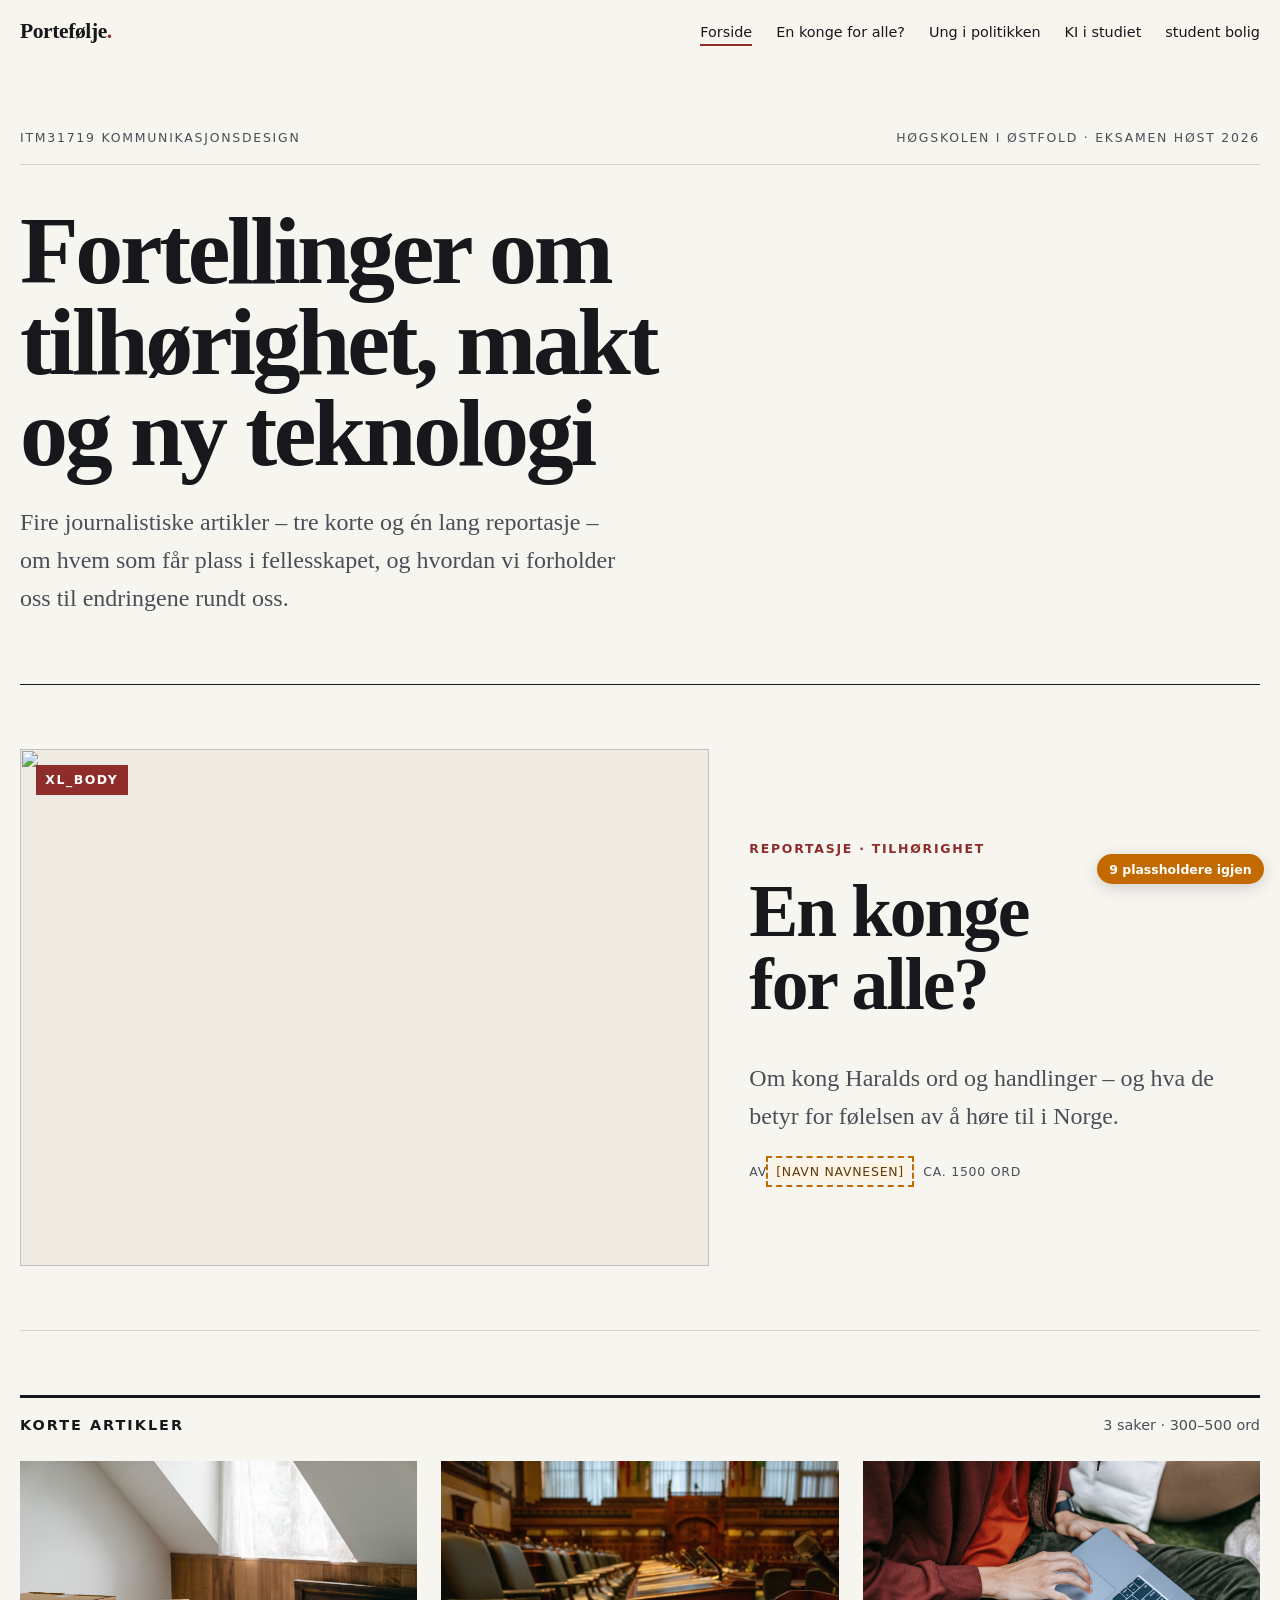
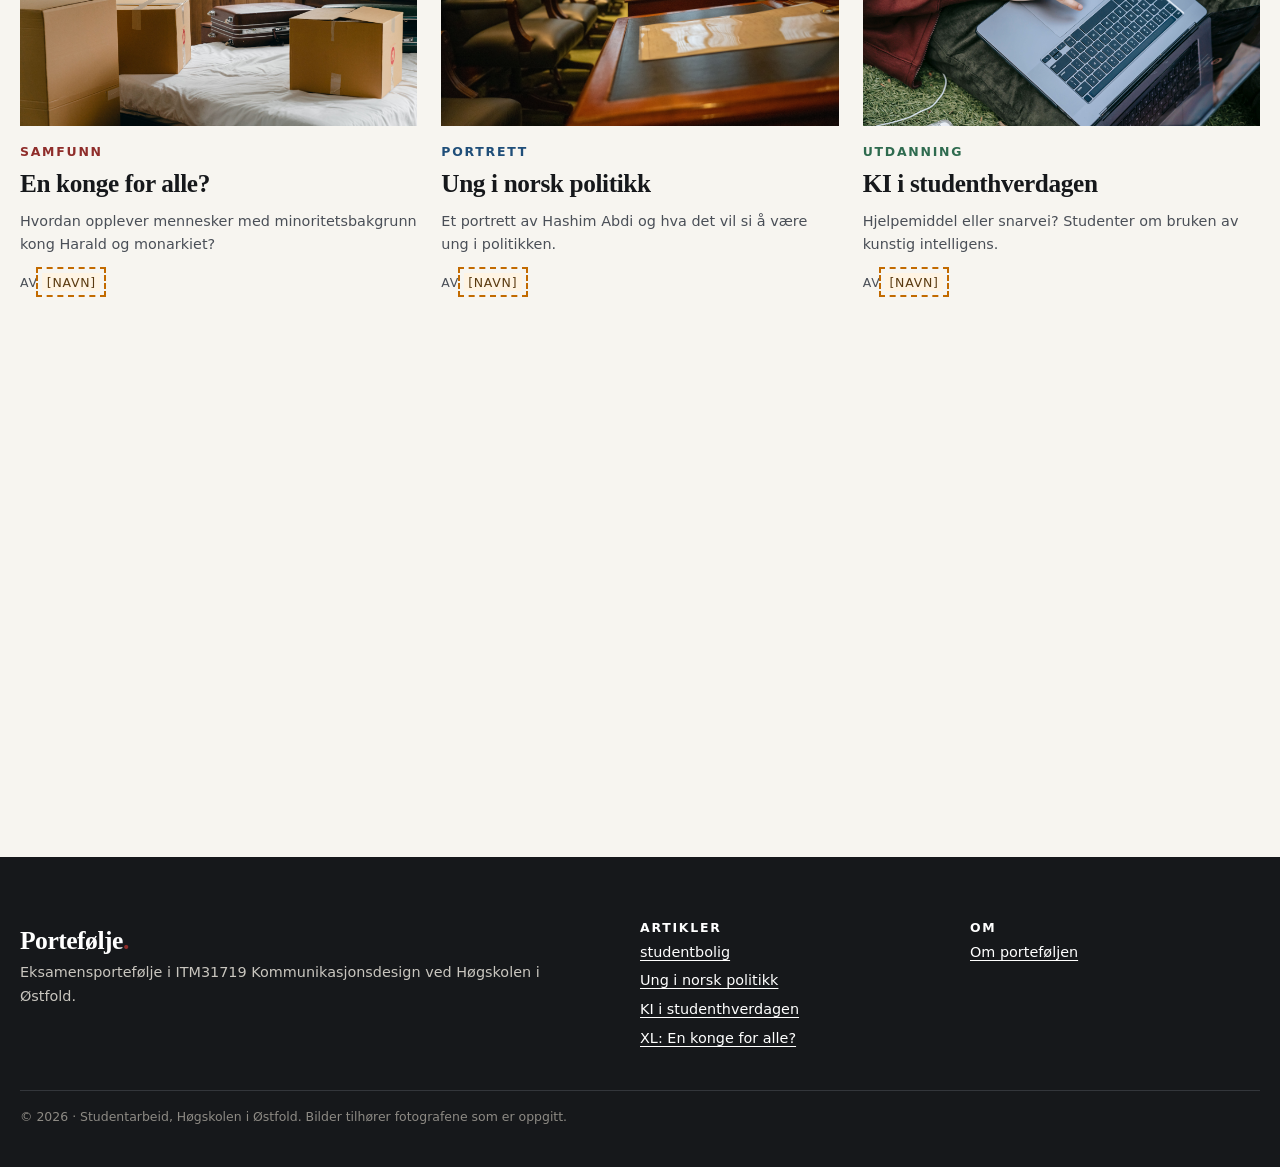
==== commit 14fe7f30: "byttet class=feature" ====
--- a/index.html
+++ b/index.html
@@ -50,7 +50,7 @@
         <a class="feature" href="/xl_body.html" data-reveal>
           <div class="feature__media">
             <!-- BYTT BILDE: legg eget foto i assets/img/ og endre src + alt -->
-            <img src="assets/img/placeholder_xl.svg" alt="Plassholderbilde for XL-artikkelen" width="1600" height="1000">
+            <img src="assets/img/kongharald.jpg alt="Plassholderbilde for XL-artikkelen" width="1600" height="1000">
             <span class="badge">xl_body</span>
           </div>
           <div>
@@ -77,7 +77,7 @@
         <div class="cards">
           <a class="card theme-konge" href="/artikkel/studentbolig.html" data-reveal>
             <div class="card__media">
-              <img src="assets/img/placeholder_xl.svg" alt="Plassholderbilde for artikkelen En konge for alle?" width="1600" height="1000" loading="lazy">
+              <img src="assets/img/studentbolig.jpg" alt="Plassholderbilde for artikkelen studentbolig" width="1600" height="1000" loading="lazy">
             </div>
             <span class="kicker">Samfunn</span>
             <h3>En konge for alle?</h3>
@@ -87,7 +87,7 @@
   
           <a class="card theme-politikk" href="articles/ung_i_politikk" data-reveal style="--delay:.1s">
             <div class="card__media">
-              <img src="assets/img/placeholder_politikk.svg" alt="Plassholderbilde for artikkelen Ung i norsk politikk" width="1600" height="1000" loading="lazy">
+              <img src="assets/img/politikk.jpg" alt="Plassholderbilde for artikkelen Ung i norsk politikk" width="1600" height="1000" loading="lazy">
             </div>
             <span class="kicker">Portrett</span>
             <h3>Ung i norsk politikk</h3>
@@ -97,7 +97,7 @@
           
         <a class="card theme-ki" href="articles/KI_studentliv" data-reveal style="--delay:.2s">
             <div class="card__media">
-              <img src="assets/img/placeholder_ki.svg" alt="Plassholderbilde for artikkelen KI i studenthverdagen" width="1600" height="1000" loading="lazy">
+              <img src="assets/img/KI i hverdag.jpg" alt="Plassholderbilde for artikkelen KI i studenthverdagen" width="1600" height="1000" loading="lazy">
             </div>
             <span class="kicker">Utdanning</span>
             <h3>KI i studenthverdagen</h3>
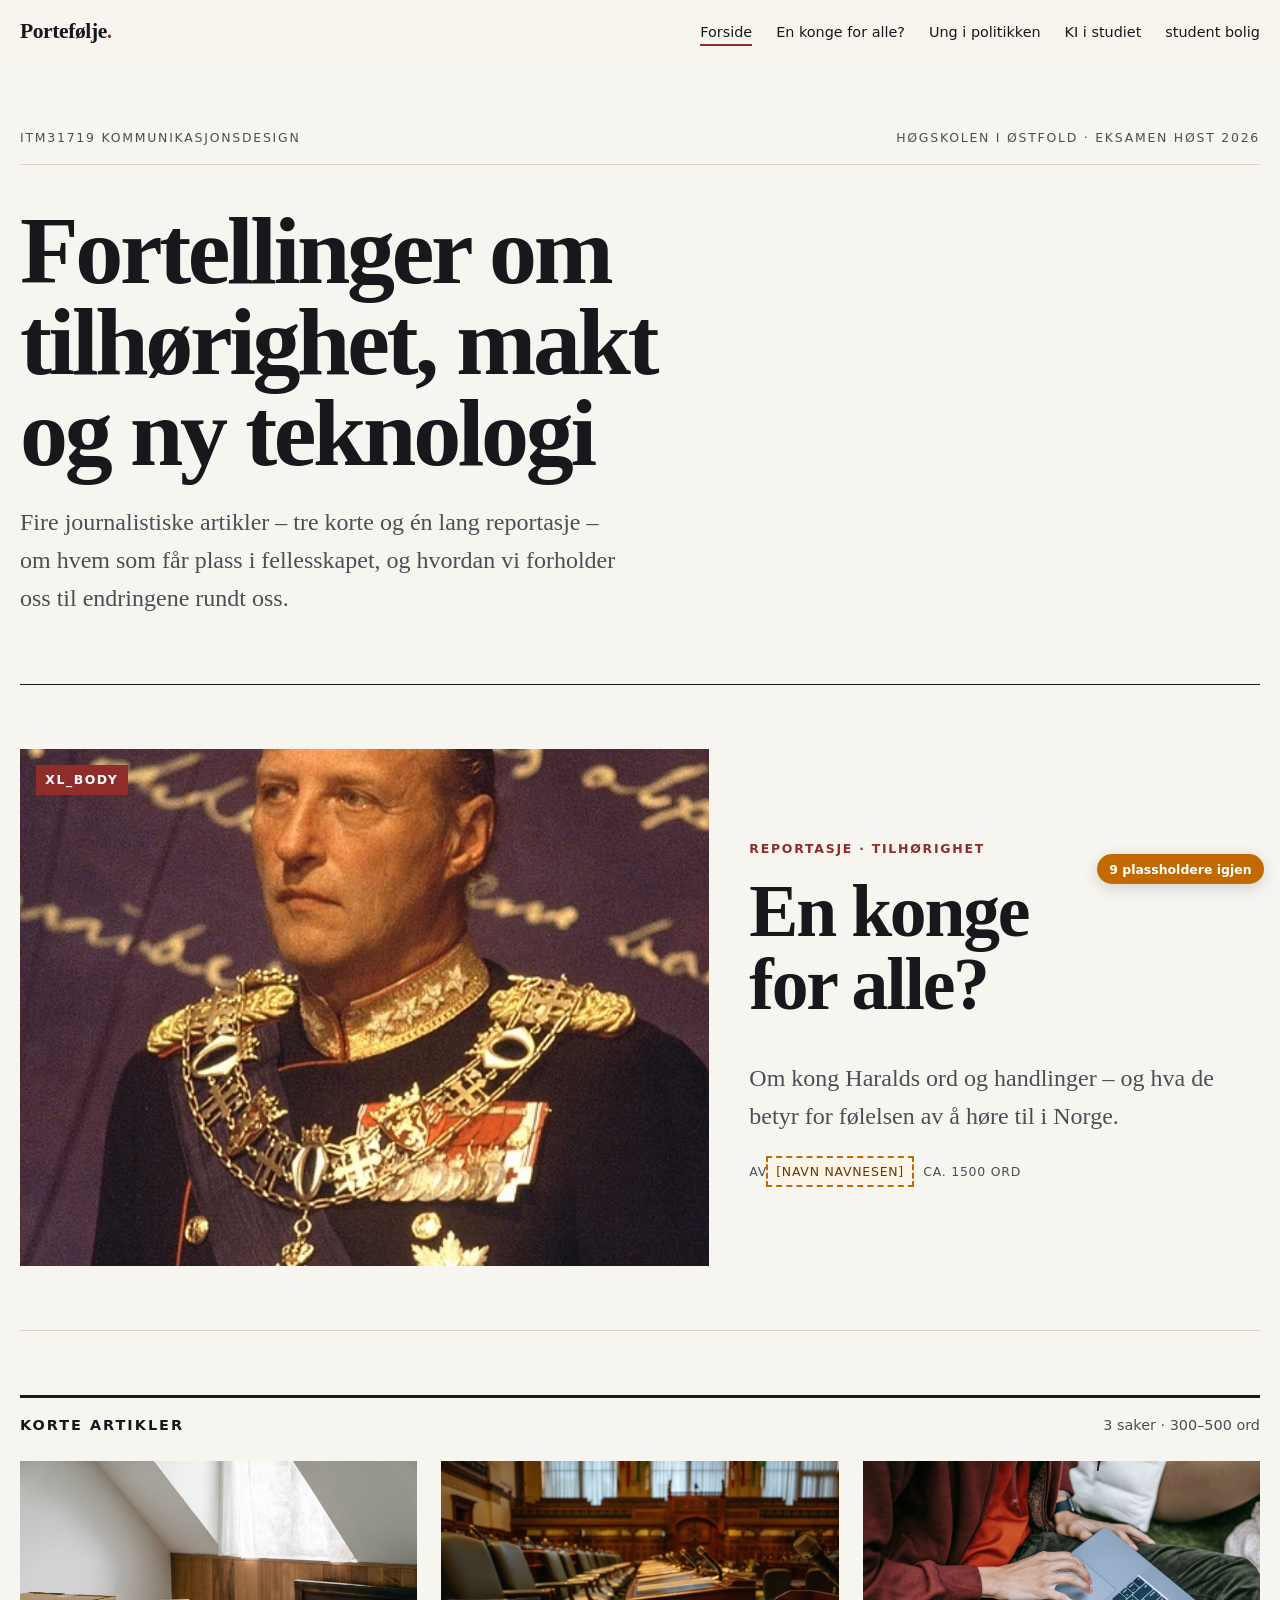
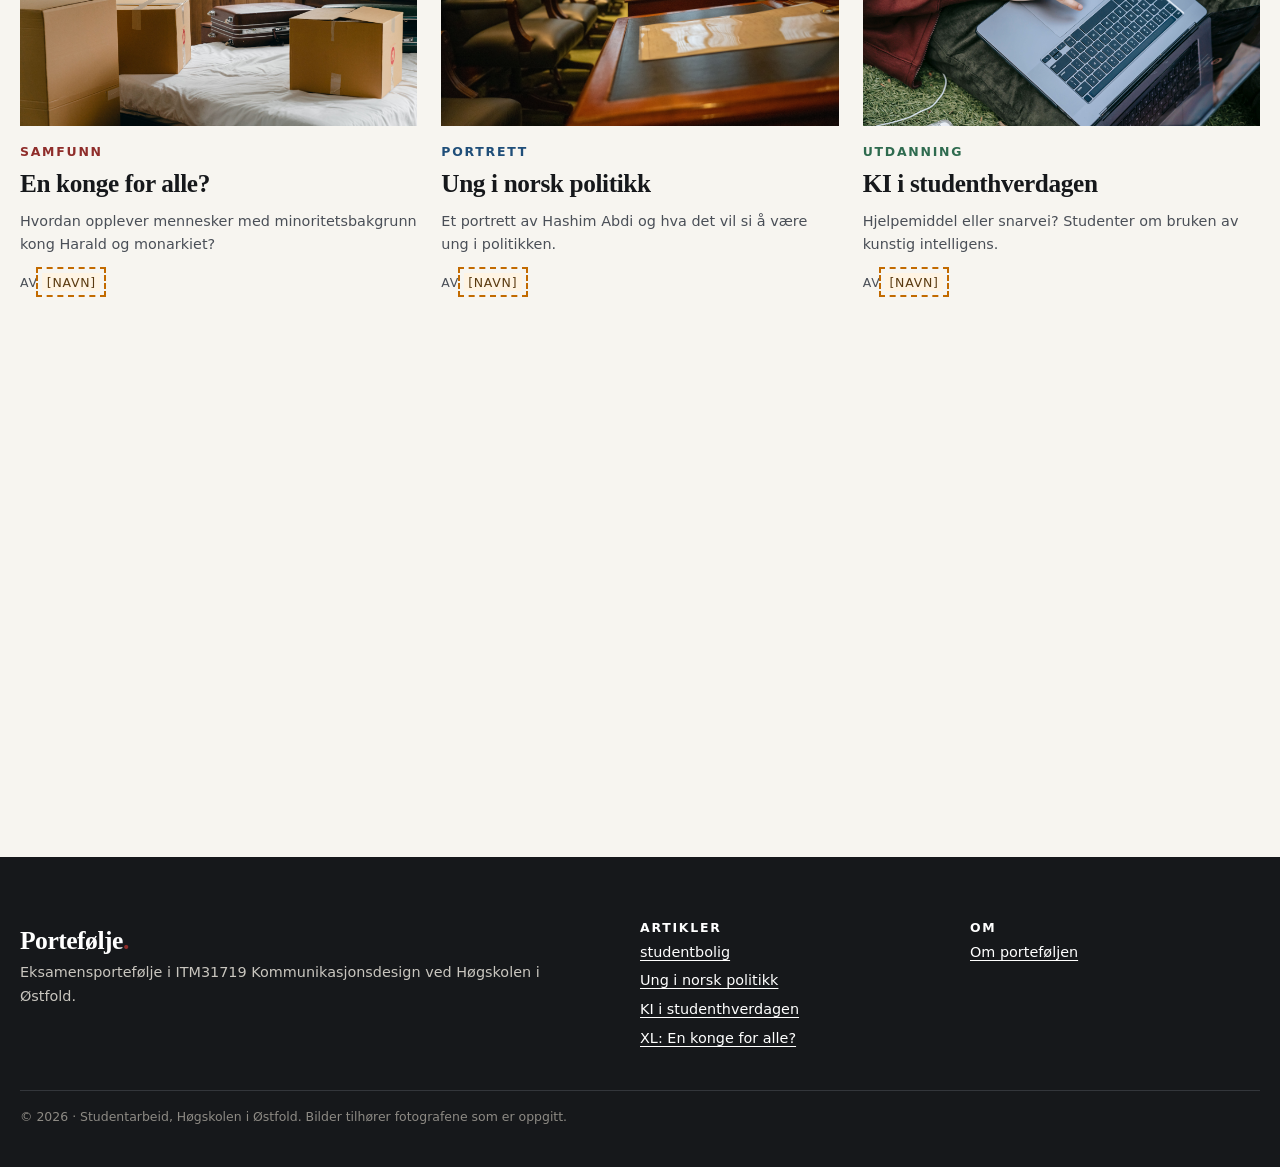
==== commit af116f23: "lagt in bilder" ====
--- a/index.html
+++ b/index.html
@@ -50,7 +50,7 @@
         <a class="feature" href="/xl_body.html" data-reveal>
           <div class="feature__media">
             <!-- BYTT BILDE: legg eget foto i assets/img/ og endre src + alt -->
-            <img src="assets/img/kongharald.jpg alt="Plassholderbilde for XL-artikkelen" width="1600" height="1000">
+            <img src="assets/img/kongharald.jpg" alt="for XL-artikkelen" width="1600" height="1000">
             <span class="badge">xl_body</span>
           </div>
           <div>
